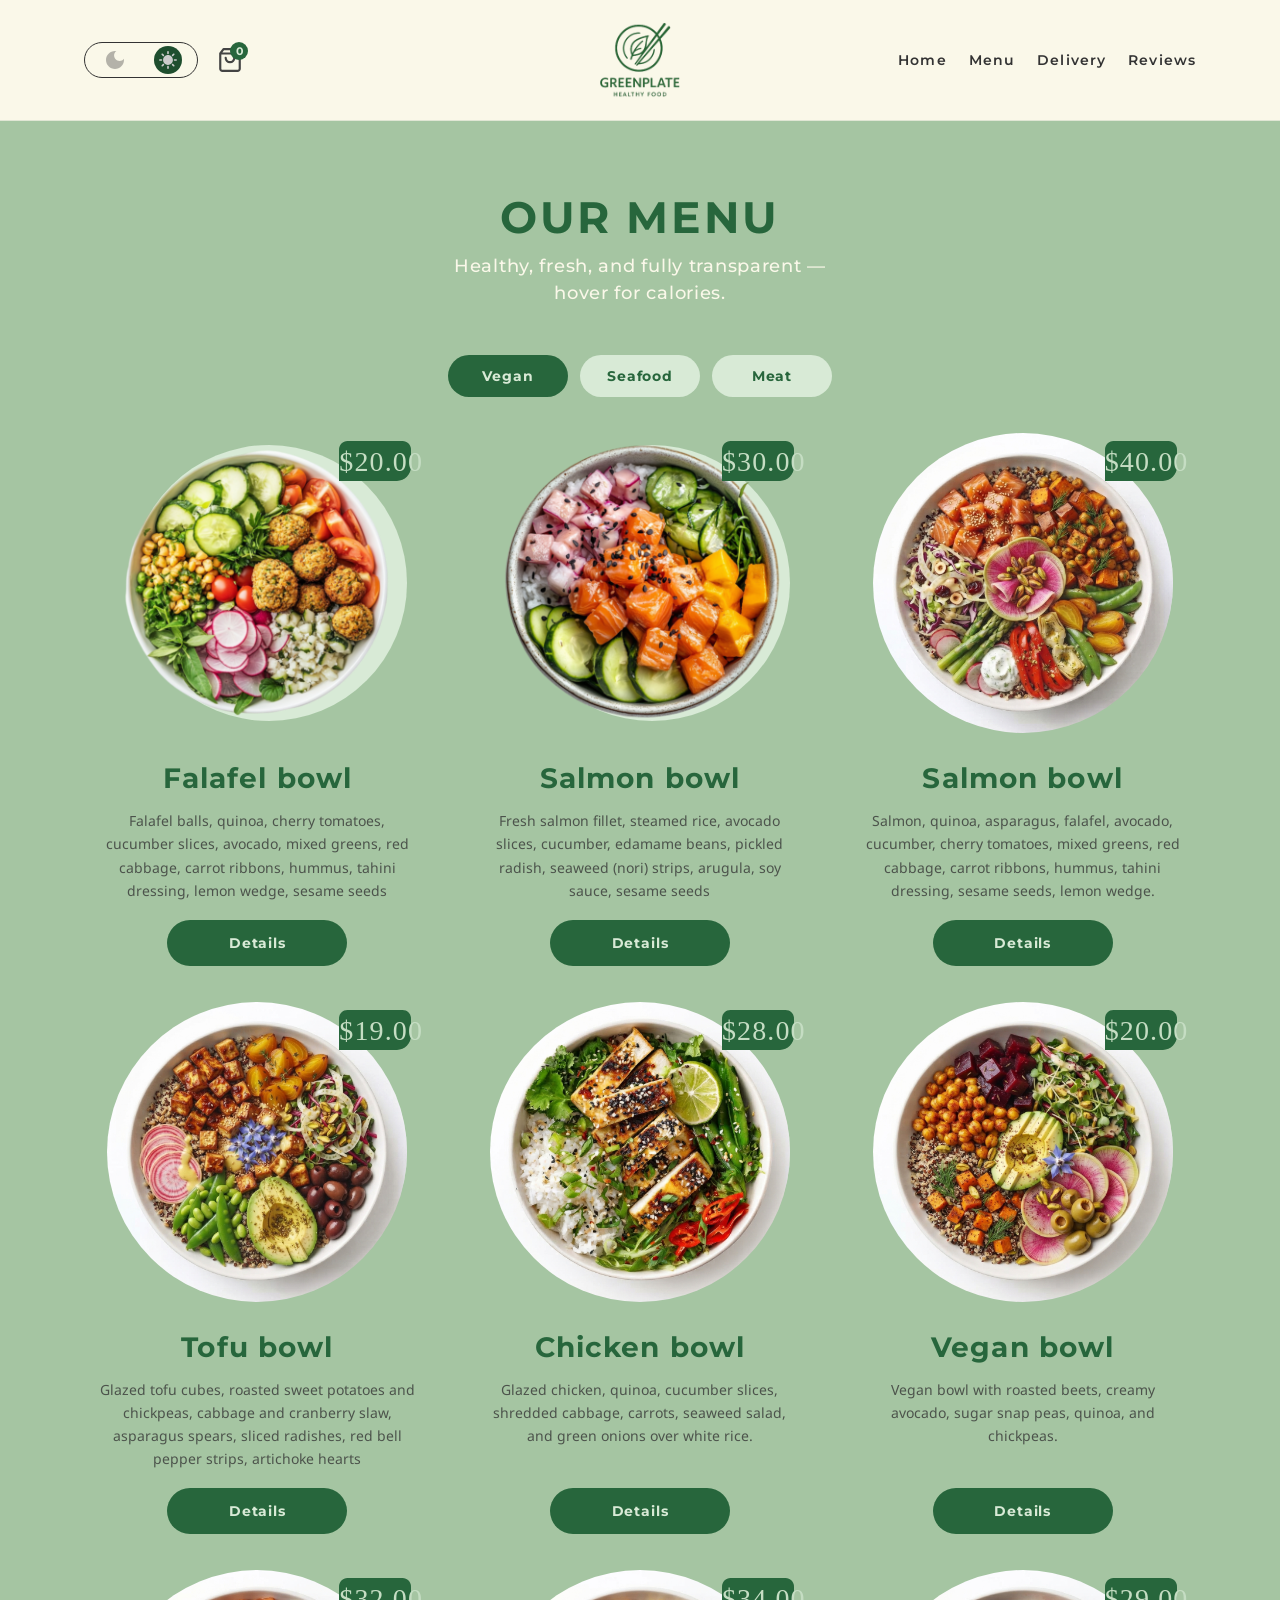
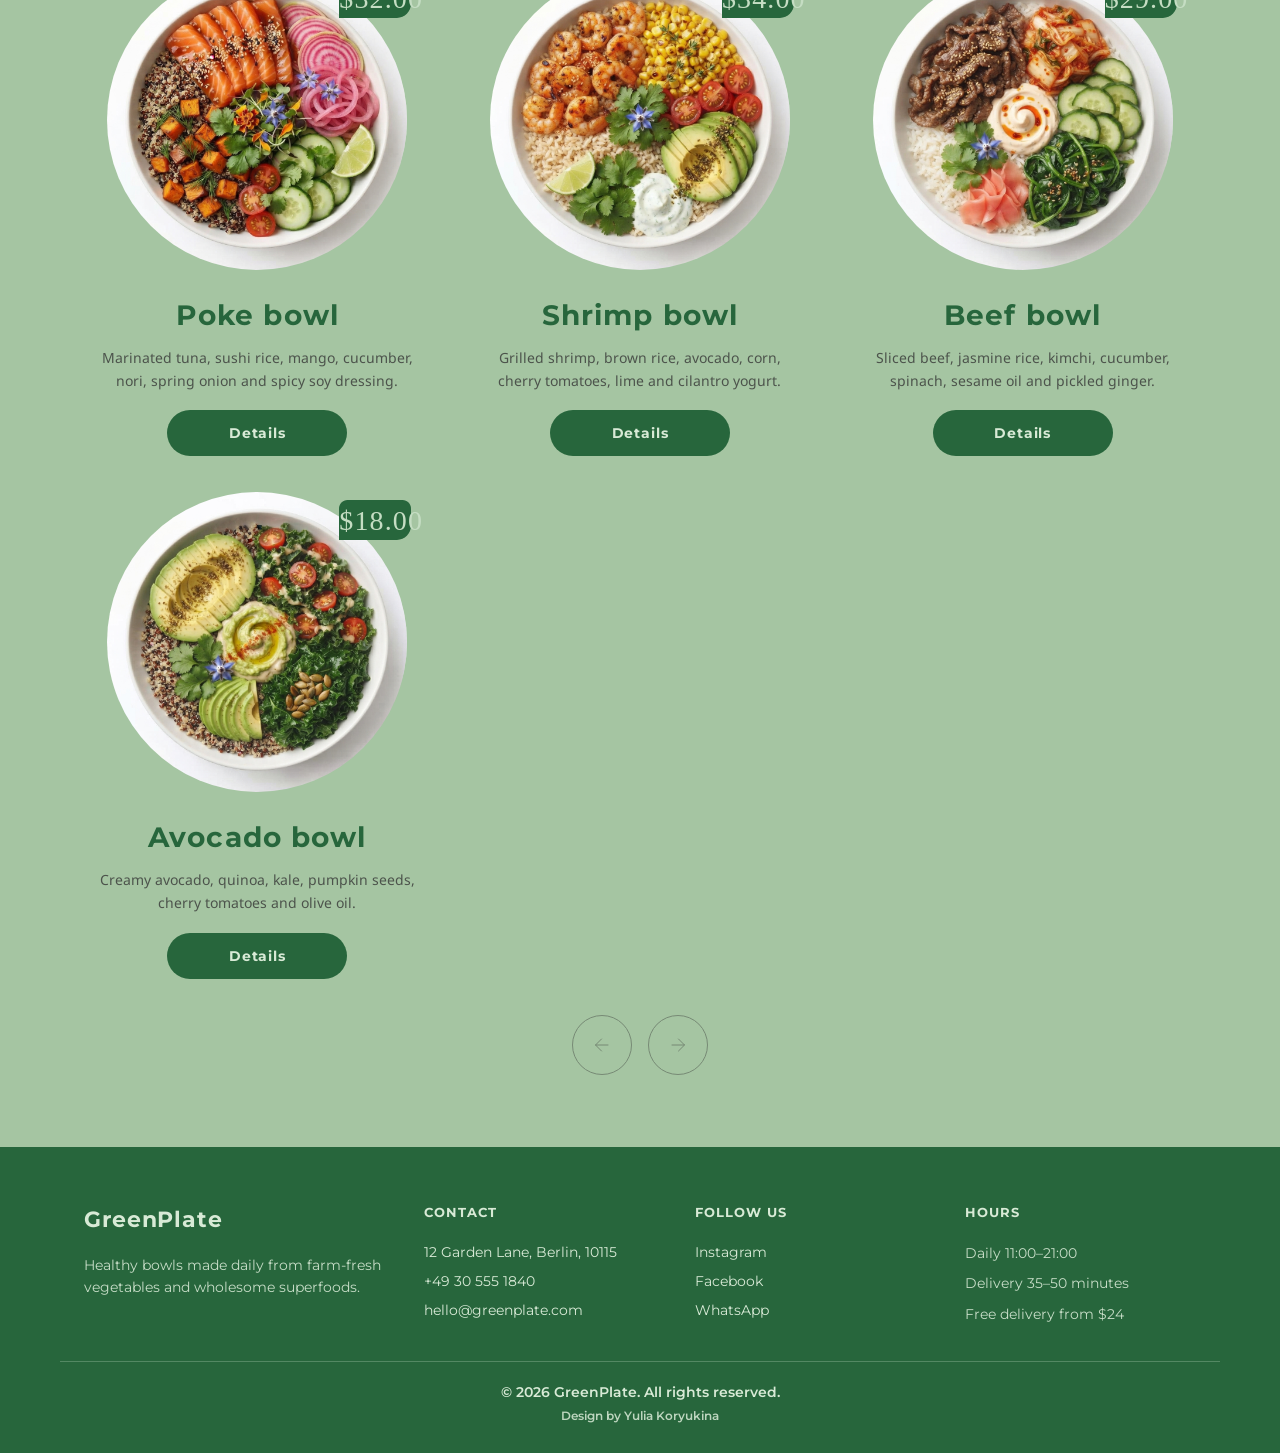
==== Menu.html @ 2fa05dab "fix: style button" ====
<!DOCTYPE html>
<html lang="en">
<head>
    <meta charset="UTF-8">
    <meta http-equiv="X-UA-Compatible" content="IE=edge">
    <meta name="viewport" content="width=device-width, initial-scale=1.0">
    <title>GreenPlate Menu</title>
    <link rel="stylesheet" href="style.css">
    <link rel="preconnect" href="https://fonts.googleapis.com">
    <link rel="preconnect" href="https://fonts.gstatic.com" crossorigin>
    <link
        href="https://fonts.googleapis.com/css2?family=Just+Another+Hand&family=Montserrat:ital,wght@0,400;0,600;0,700;1,400&family=Noto+Sans:wght@400;600&display=swap"
        rel="stylesheet">
    <link rel="shortcut icon" href="img/favicon.ico" type="image/x-icon">
    <link rel="icon" href="img/favicon.ico" type="image/x-icon">
</head>
<body>
    <header>
        <div class="header_inner">
            <div class="left_header">
                <button class="sigin" type="button" aria-label="Toggle theme">
                    <span class="theme-moon">
                        <img src="img/Moon.svg" alt="" id="moon" class="theme-icon">
                    </span>
                    <span class="theme-sun">
                        <img src="img/Sun.svg" alt="" id="sun" class="theme-icon">
                    </span>
                </button>
                <div class="cart">
                    <button class="cart_button" type="button" aria-label="Shopping cart">
                        <img src="img/Shopping bag.svg" alt="" class="cart_icon">
                        <span class="cart_count">0</span>
                    </button>
                </div>
            </div>
            <div class="logo_center">
                <a href="index.html" aria-label="GreenPlate home">
                    <img class="logo" src="img/logo.svg" alt="GreenPlate">
                </a>
            </div>
            <nav class="navigation">
                <ul>
                    <li><a href="index.html#home">Home</a></li>
                    <li><a href="#menu">Menu</a></li>
                    <li><a href="index.html#delivery">Delivery</a></li>
                    <li><a href="index.html#reviews">Reviews</a></li>
                </ul>
            </nav>
            <button class="burger" type="button" aria-label="Open menu">
                <span></span>
                <span></span>
                <span></span>
            </button>
        </div>
    </header>
    <section class="our_menu" id="menu">
        <div class="container">
            <h2 class="section_title">OUR MENU</h2>
            <p class="section_subtitle light">Healthy, fresh, and fully transparent —<br>hover for calories.</p>
            <div class="menu_cats">
                <button class="menu_cat is-active" type="button">Vegan</button>
                <button class="menu_cat" type="button">Seafood</button>
                <button class="menu_cat" type="button">Meat</button>
            </div>
            <div class="menu">
                <article class="menu_card">
                    <div class="menu_visual">
                        <img class="menu_pic" src="img/falavel.svg" alt="Falafel bowl">
                        <div class="price-tag">
                            <img src="img/price.svg" alt="" class="price-tag-bg">
                            <p class="price">$20.00</p>
                        </div>
                        <div class="calories-overlay">
                            <span class="calories-text">340 kcal</span>
                        </div>
                    </div>
                    <div class="menu_h1">
                        <h3 class="menu_text-h1">Falafel bowl</h3>
                        <p class="text_menu-p">
                            Falafel balls, quinoa, cherry tomatoes, cucumber slices, avocado, mixed greens, red cabbage,
                            carrot ribbons, hummus, tahini dressing, lemon wedge, sesame seeds
                        </p>
                        <button class="menu_button" type="button">Details</button>
                    </div>
                </article>
                <article class="menu_card">
                    <div class="menu_visual">
                        <img class="menu_pic" src="img/salmon.svg" alt="Salmon bowl">
                        <div class="price-tag">
                            <img src="img/price.svg" alt="" class="price-tag-bg">
                            <p class="price">$30.00</p>
                        </div>
                        <div class="calories-overlay">
                            <span class="calories-text">420 kcal</span>
                        </div>
                    </div>
                    <div class="menu_h1">
                        <h3 class="menu_text-h1">Salmon bowl</h3>
                        <p class="text_menu-p">
                            Fresh salmon fillet, steamed rice, avocado slices, cucumber,
                            edamame beans, pickled radish, seaweed (nori) strips, arugula,
                            soy sauce, sesame seeds
                        </p>
                        <button class="menu_button" type="button">Details</button>
                    </div>
                </article>
                <article class="menu_card">
                    <div class="menu_visual">
                        <img class="menu_pic" src="img/4.jpeg" alt="Falafel bowl">
                        <div class="price-tag">
                            <img src="img/price.svg" alt="" class="price-tag-bg">
                            <p class="price">$40.00</p>
                        </div>
                        <div class="calories-overlay">
                            <span class="calories-text">400 kcal</span>
                        </div>
                    </div>
                    <div class="menu_h1">
                        <h3 class="menu_text-h1">Salmon bowl</h3>
                        <p class="text_menu-p">
                            Salmon, quinoa, asparagus, falafel, avocado, cucumber, cherry tomatoes, mixed greens, red cabbage, carrot ribbons, hummus, tahini dressing, sesame seeds, lemon wedge.
                        </p>
                        <button class="menu_button" type="button">Details</button>
                    </div>
                </article>
                <article class="menu_card">
                    <div class="menu_visual">
                        <img class="menu_pic" src="img/3.jpeg" alt="Falafel bowl">
                        <div class="price-tag">
                            <img src="img/price.svg" alt="" class="price-tag-bg">
                            <p class="price">$19.00</p>
                        </div>
                        <div class="calories-overlay">
                            <span class="calories-text">300 kcal</span>
                        </div>
                    </div>
                    <div class="menu_h1">
                        <h3 class="menu_text-h1">Tofu bowl</h3>
                        <p class="text_menu-p">
                            Glazed tofu cubes, roasted sweet potatoes and chickpeas, cabbage and cranberry slaw, asparagus spears, sliced radishes, red bell pepper strips, artichoke hearts
                        </p>
                        <button class="menu_button" type="button">Details</button>
                    </div>
                </article>
                <article class="menu_card">
                    <div class="menu_visual">
                        <img class="menu_pic" src="img/1.jpeg" alt="Falafel bowl">
                        <div class="price-tag">
                            <img src="img/price.svg" alt="" class="price-tag-bg">
                            <p class="price">$28.00</p>
                        </div>
                        <div class="calories-overlay">
                            <span class="calories-text">370 kcal</span>
                        </div>
                    </div>
                    <div class="menu_h1">
                        <h3 class="menu_text-h1">Chicken bowl</h3>
                        <p class="text_menu-p">
                            Glazed chicken, quinoa, cucumber slices, shredded cabbage, carrots, seaweed salad, and green onions over white rice.
                        </p>
                        <button class="menu_button" type="button">Details</button>
                    </div>
                </article>
                <article class="menu_card">
                    <div class="menu_visual">
                        <img class="menu_pic" src="img/2.jpeg" alt="Falafel bowl">
                        <div class="price-tag">
                            <img src="img/price.svg" alt="" class="price-tag-bg">
                            <p class="price">$20.00</p>
                        </div>
                        <div class="calories-overlay">
                            <span class="calories-text">250 kcal</span>
                        </div>
                    </div>
                    <div class="menu_h1">
                        <h3 class="menu_text-h1">Vegan bowl</h3>
                        <p class="text_menu-p">
                            Vegan bowl with roasted beets, creamy avocado, sugar snap peas, quinoa, and chickpeas.
                        </p>
                        <button class="menu_button" type="button">Details</button>
                    </div>
                </article>
                <article class="menu_card">
                    <div class="menu_visual">
                        <img class="menu_pic" src="img/poke.jpeg" alt="Poke bowl">
                        <div class="price-tag">
                            <img src="img/price.svg" alt="" class="price-tag-bg">
                            <p class="price">$32.00</p>
                        </div>
                        <div class="calories-overlay">
                            <span class="calories-text">390 kcal</span>
                        </div>
                    </div>
                    <div class="menu_h1">
                        <h3 class="menu_text-h1">Poke bowl</h3>
                        <p class="text_menu-p">
                            Marinated tuna, sushi rice, mango, cucumber, nori, spring onion and spicy soy dressing.
                        </p>
                        <button class="menu_button" type="button">Details</button>
                    </div>
                </article>
                <article class="menu_card">
                    <div class="menu_visual">
                        <img class="menu_pic" src="img/shrimp.jpeg" alt="Shrimp bowl">
                        <div class="price-tag">
                            <img src="img/price.svg" alt="" class="price-tag-bg">
                            <p class="price">$34.00</p>
                        </div>
                        <div class="calories-overlay">
                            <span class="calories-text">410 kcal</span>
                        </div>
                    </div>
                    <div class="menu_h1">
                        <h3 class="menu_text-h1">Shrimp bowl</h3>
                        <p class="text_menu-p">
                            Grilled shrimp, brown rice, avocado, corn, cherry tomatoes, lime and cilantro yogurt.
                        </p>
                        <button class="menu_button" type="button">Details</button>
                    </div>
                </article>
                <article class="menu_card">
                    <div class="menu_visual">
                        <img class="menu_pic" src="img/beef.jpeg" alt="Beef bowl">
                        <div class="price-tag">
                            <img src="img/price.svg" alt="" class="price-tag-bg">
                            <p class="price">$29.00</p>
                        </div>
                        <div class="calories-overlay">
                            <span class="calories-text">450 kcal</span>
                        </div>
                    </div>
                    <div class="menu_h1">
                        <h3 class="menu_text-h1">Beef bowl</h3>
                        <p class="text_menu-p">
                            Sliced beef, jasmine rice, kimchi, cucumber, spinach, sesame oil and pickled ginger.
                        </p>
                        <button class="menu_button" type="button">Details</button>
                    </div>
                </article>
                <article class="menu_card">
                    <div class="menu_visual">
                        <img class="menu_pic" src="img/avocado.jpeg" alt="Avocado bowl">
                        <div class="price-tag">
                            <img src="img/price.svg" alt="" class="price-tag-bg">
                            <p class="price">$18.00</p>
                        </div>
                        <div class="calories-overlay">
                            <span class="calories-text">280 kcal</span>
                        </div>
                    </div>
                    <div class="menu_h1">
                        <h3 class="menu_text-h1">Avocado bowl</h3>
                        <p class="text_menu-p">
                            Creamy avocado, quinoa, kale, pumpkin seeds, cherry tomatoes and olive oil.
                        </p>
                        <button class="menu_button" type="button">Details</button>
                    </div>
                </article>
            </div>
            <div class="pagination pagination--menu">
                <button class="pagination_btn pagination_prev" type="button" aria-label="Previous">
                    <img src="img/button-icon-dark.svg" alt="" class="pagination_icon pagination_icon--left">
                </button>
                <button class="pagination_btn pagination_next" type="button" aria-label="Next">
                    <img src="img/button-icon-dark.svg" alt="" class="pagination_icon">
                </button>
            </div>
        </div>
    </section>
    <footer class="footer">
        <div class="container footer_inner">
            <div class="footer_col">
                <a class="footer_brand" href="index.html">GreenPlate</a>
                <p class="footer_about">Healthy bowls made daily from farm-fresh vegetables and wholesome superfoods.</p>
            </div>
            <div class="footer_col">
                <h3 class="footer_heading">Contact</h3>
                <a class="footer_link" href="https://www.google.com/maps/search/?api=1&query=12+Garden+Lane+Berlin+10115" target="_blank" rel="noopener noreferrer">12 Garden Lane, Berlin, 10115</a>
                <a class="footer_link" href="tel:+49305551840">+49 30 555 1840</a>
                <a class="footer_link" href="mailto:hello@greenplate.com">hello@greenplate.com</a>
            </div>
            <div class="footer_col">
                <h3 class="footer_heading">Follow us</h3>
                <a class="footer_link" href="https://www.instagram.com/" target="_blank" rel="noopener noreferrer">Instagram</a>
                <a class="footer_link" href="https://www.facebook.com/" target="_blank" rel="noopener noreferrer">Facebook</a>
                <a class="footer_link" href="https://wa.me/49305551840" target="_blank" rel="noopener noreferrer">WhatsApp</a>
            </div>
            <div class="footer_col">
                <h3 class="footer_heading">Hours</h3>
                <p class="footer_text">Daily 11:00–21:00</p>
                <p class="footer_text">Delivery 35–50 minutes</p>
                <p class="footer_text">Free delivery from $24</p>
            </div>
        </div>
        <div class="container footer_bottom">
            <p class="footer_copyright">© 2026 GreenPlate. All rights reserved.</p>
            <p class="footer_design">Design by Yulia Koryukina</p>
        </div>
    </footer>
</body>
<script src="index.js">

</script>
</html>
---- style.css ----
:root {
  --cream: #faf8e9;
  --green: #27663c;
  --green-hover: #1e4e2e;
  --green-soft: #a5c5a2;
  --mint: #d8ead6;
  --mint-text: #c5ddc3;
  --ink: #333333;
  --ink-soft: rgba(51, 51, 51, 0.78);

  --font-sans: "Montserrat", sans-serif;
  --font-body: "Noto Sans", sans-serif;
  --font-script: "Just Another Hand", cursive;

  --text-xs: 0.75rem;
  --text-sm: 0.875rem;
  --text-base: 1rem;
  --text-md: 1.125rem;
  --text-lg: 1.375rem;
  --text-xl: clamp(1.5rem, 2.4vw, 1.75rem);
  --text-2xl: clamp(1.75rem, 3vw, 2.25rem);
  --text-hero: clamp(2.5rem, 6vw, 3.75rem);
  --text-section: clamp(2rem, 4.5vw, 2.75rem);
  --text-script: clamp(1.75rem, 3vw, 2.25rem);

  --container: 1160px;
  --space: 1.5rem;
  --radius: 30px;
}

*,
*::before,
*::after {
  margin: 0;
  padding: 0;
  box-sizing: border-box;
}

html {
  scroll-behavior: smooth;
  scroll-padding-top: 120px;
}

body {
  background-color: var(--cream);
  color: var(--ink);
  font-family: var(--font-sans);
  font-size: var(--text-base);
  line-height: 1.5;
  overflow-x: hidden;
}

body.dark {
  --cream: #1c1c1c;
  --green: #3d583b;
  --green-hover: #5a7d56;
  --green-soft: #243328;
  --mint: #d8ead6;
  --mint-text: #c5ddc3;
  --ink: #faf8e9;
  --ink-soft: rgba(250, 248, 233, 0.78);
}

body.dark .section_title,
body.dark .menu_text-h1,
body.dark .new_food,
body.dark .delivery_time {
  color: var(--mint-text);
}

body.dark .section_subtitle.light,
body.dark .review_author {
  color: var(--ink);
}

body.dark .sigin {
  border-color: #faf8e9;
}

body.dark .theme-icon {
  filter: invert(1);
}

body.dark .cart_icon,
body.dark .pagination_icon {
  filter: invert(1);
}

.theme-sun {
  background-color: #1e4e2e;
}

.theme-sun .theme-icon {
  filter: invert(1);
}

#moon {
  opacity: 0.35;
}

body.dark .theme-moon {
  background-color: #1e4e2e;
}

body.dark .theme-sun {
  background-color: transparent;
}

body.dark #moon {
  opacity: 1;
}

body.dark #sun {
  opacity: 0.35;
}

img {
  max-width: 100%;
  display: block;
}

button,
a {
  font-family: inherit;
}

.container {
  width: min(100%, var(--container));
  margin-inline: auto;
  padding-inline: var(--space);
}

/* Header */

header {
  position: sticky;
  top: 0;
  z-index: 50;
  background: var(--cream);
  border-bottom: 1px solid rgba(39, 102, 60, 0.12);
}

.header_inner {
  width: min(100%, var(--container));
  margin-inline: auto;
  padding: 14px var(--space);
  display: grid;
  grid-template-columns: 1fr auto 1fr;
  align-items: center;
  gap: 16px;
}

.left_header {
  display: flex;
  align-items: center;
  gap: 12px;
  justify-self: start;
}

.logo_center {
  justify-self: center;
}

.logo_center a {
  display: block;
  text-decoration: none;
}

.logo {
  height: 92px;
  width: auto;
}

.navigation {
  justify-self: end;
}

.burger {
  display: none;
  width: 40px;
  height: 40px;
  padding: 9px 7px;
  border: none;
  background: none;
  cursor: default;
  flex-direction: column;
  justify-content: space-between;
  justify-self: end;
}

.burger span {
  display: block;
  height: 2px;
  width: 100%;
  background: var(--ink);
  border-radius: 2px;
}

.navigation ul {
  display: flex;
  list-style: none;
  gap: 22px;
}

.navigation a {
  text-decoration: none;
  color: var(--ink);
  letter-spacing: 0.08em;
  font-size: 0.875rem;
  font-weight: 600;
  transition: color 0.2s ease;
}

.navigation a:hover,
.navigation a:focus-visible {
  color: var(--green);
}

.sigin {
  background: none;
  color: #333333;
  width: 114px;
  height: 39px;
  display: inline-flex;
  align-items: center;
  justify-content: center;
  gap: 25px;
  min-width: 0;
  height: 36px;
  padding: 0 12px;
  border: 1px solid #333333;
  border-radius: var(--radius);
  cursor: pointer;
}

.theme-moon,
.theme-sun {
  display: grid;
  place-items: center;
  width: 28px;
  height: 28px;
  border-radius: 50%;
}

.theme-icon {
  width: 18px;
  height: 18px;
  display: block;
}

.cart_button {
  background: none;
  border: none;
  cursor: pointer;
  position: relative;
  display: grid;
  place-items: center;
  width: 40px;
  height: 40px;
}

.cart_icon {
  width: 26px;
  height: 26px;
}

.cart_count {
  position: absolute;
  top: 2px;
  right: 2px;
  background: var(--green);
  color: var(--mint);
  font-size: 0.6875rem;
  font-weight: 700;
  min-width: 18px;
  height: 18px;
  padding: 0 4px;
  border-radius: 50%;
  display: grid;
  place-items: center;
  line-height: 1;
}

/* Hero */
.hero {
  width: 100%;
  position: relative;
  z-index: 1;
}

.hero-container {
  position: relative;
  width: 100%;
  height: 660px;
  margin: 0 auto;
  padding: 30px;
  overflow: hidden;
}

.hero-img {
  display: block;
  width: 100%;
  height: 100%;
  object-fit: cover;
  object-position: left 20%;
  border-radius: 40px;
}

.hero-text {
  position: absolute;
  top: 50%;
  left: 78px;
  transform: translateY(-50%);
  z-index: 2;
  display: flex;
  flex-direction: column;
  gap: 12px;
  max-width: min(520px, calc(100% - 120px));
}

.hero-first-text {
  font-family: var(--font-sans);
  font-size: clamp(1.5rem, 3vw, 2.25rem);
  font-weight: 700;
  color: var(--green);
  line-height: 1.2;
  letter-spacing: 0.02em;
}

.hero-text-second {
  font-family: var(--font-body);
  font-size: clamp(0.875rem, 1.4vw, 1rem);
  font-weight: 400;
  color: rgba(51, 51, 51, 0.78);
  line-height: 1.6;
}

.hero-text .button_menu {
  align-self: flex-start;
  margin-top: 8px;
}

.hero-br {
  display: none;
}

.first {
  position: relative;
  z-index: 0;
  padding: 56px 0 72px;
}

.first_container {
  display: grid;
  grid-template-columns: minmax(0, 1fr) minmax(0, 1fr);
  align-items: center;
  gap: 48px;
}

.left_content {
  display: flex;
  flex-direction: column;
  align-items: flex-start;
  max-width: 480px;
}

.left_first {
  width: max-content;
}

.new_food {
  font-size: var(--text-hero);
  font-weight: 700;
  color: var(--green);
  line-height: 0.95;
  letter-spacing: -0.02em;
}

.new_food1 {
  font-family: var(--font-script);
  font-size: clamp(2rem, 4vw, 2.75rem);
  font-weight: 400;
  color: #8fb38c;
  letter-spacing: 0.18em;
  text-align: right;
  line-height: 1;
  margin-top: 4px;
}

.left_down {
  display: flex;
  flex-direction: column;
  align-items: flex-start;
  margin-top: 28px;
}

.text_special {
  font-size: var(--text-md);
  font-weight: 600;
  color: var(--ink);
  letter-spacing: 0.08em;
}

.special_about {
  font-family: var(--font-body);
  font-size: var(--text-sm);
  font-weight: 400;
  color: var(--ink-soft);
  letter-spacing: 0.02em;
  line-height: 1.7;
  margin-top: 10px;
  max-width: 420px;
}

.button_menu {
  display: inline-flex;
  align-items: center;
  justify-content: center;
  margin-top: 28px;
  background-color: var(--green);
  color: var(--mint);
  text-decoration: none;
  font-weight: 700;
  font-size: 0.9375rem;
  letter-spacing: 0.08em;
  min-width: 220px;
  height: 52px;
  padding: 0 28px;
  border-radius: var(--radius);
  transition: background-color 0.2s ease, transform 0.2s ease;
}

.button_menu:hover,
.button_menu:focus-visible {
  background-color: var(--green-hover);
}

.right {
  display: flex;
  justify-content: center;
  align-items: center;
}

.special_pic {
  position: relative;
  isolation: isolate;
  width: min(100%, 500px);
  cursor: pointer;
}

.Special_img {
  width: 100%;
  aspect-ratio: 1;
  border-radius: 50%;
  position: relative;
  z-index: 2;
  object-fit: cover;
  transition: filter 0.3s ease;
}

.special_pic::before {
  content: "";
  position: absolute;
  inset: 6% 0 0 8%;
  background: var(--mint);
  border-radius: 50%;
  z-index: 1;
}

.special_pic:hover .Special_img {
  filter: brightness(0.9) contrast(1.08);
}

.calories-info,
.calories-text {
  background: rgba(39, 102, 60, 0.95);
  color: var(--mint-text);
  padding: 10px 18px;
  border-radius: 24px;
  font-size: 0.9375rem;
  font-weight: 700;
  opacity: 0;
  transition: opacity 0.3s ease;
  pointer-events: none;
  white-space: nowrap;
}

.calories-info {
  position: absolute;
  top: 50%;
  left: 50%;
  transform: translate(-50%, -50%);
  z-index: 3;
}

.special_pic:hover .calories-info {
  opacity: 1;
}

/* Shared section titles */

.section_title {
  font-size: var(--text-section);
  font-weight: 700;
  color: var(--green);
  text-align: center;
  letter-spacing: 0.06em;
  line-height: 1.1;
  text-transform: uppercase;
}

.section_subtitle {
  text-align: center;
  font-size: var(--text-md);
  font-weight: 500;
  letter-spacing: 0.04em;
  color: var(--ink);
  margin: 12px auto 48px;
  max-width: 520px;
  line-height: 1.5;
}

.section_subtitle.light {
  color: var(--cream);
}

/* Menu */

.our_menu {
  background-color: var(--green-soft);
  padding: 72px 0;
}

.menu_cats {
  display: flex;
  justify-content: center;
  flex-wrap: wrap;
  gap: 12px;
  margin-bottom: 36px;
}

.menu_cat {
  min-width: 120px;
  height: 42px;
  padding: 0 20px;
  border: none;
  border-radius: var(--radius);
  background: var(--mint);
  color: var(--green);
  font-weight: 700;
  font-size: 0.875rem;
  letter-spacing: 0.06em;
  cursor: default;
}

.menu_cat.is-active {
  background: var(--green);
  color: var(--mint);
}

.pagination {
  display: flex;
  align-items: center;
  gap: 16px;
}

.pagination .menu {
  flex: 1;
  min-width: 0;
}

.pagination_btn {
  flex-shrink: 0;
  width: 60px;
  height: 60px;
  padding: 0;
  border: none;
  background: none;
  cursor: pointer;
  opacity: 0.4;
  transition: opacity 0.2s ease;
}

.pagination_btn:hover,
.pagination_btn:focus-visible {
  opacity: 1;
}

.pagination_icon {
  display: block;
  width: 60px;
  height: 60px;
}

.pagination_icon--left {
  transform: rotate(180deg);
}

.pagination--menu {
  justify-content: center;
  margin-top: 36px;
}

.menu {
  display: grid;
  grid-template-columns: repeat(3, minmax(0, 1fr));
  gap: 36px;
  justify-items: center;
}

.menu_card {
  width: 100%;
  max-width: 320px;
  height: 100%;
  display: flex;
  flex-direction: column;
  align-items: center;
}

.menu_visual {
  position: relative;
  width: 100%;
  max-width: 300px;
}

.menu_visual::before {
  content: "";
  position: absolute;
  inset: 0;
  background: var(--mint);
  border-radius: 50%;
  transform: translate(12px, 0) scale(0.92);
  z-index: 1;
}

.menu_pic {
  width: 100%;
  aspect-ratio: 1;
  border-radius: 50%;
  position: relative;
  z-index: 2;
  object-fit: cover;
  cursor: pointer;
  transition: filter 0.3s ease;
}

.menu_card:hover .menu_pic {
  filter: brightness(0.9) contrast(1.08);
}

.price-tag {
  position: absolute;
  top: 8px;
  right: -4px;
  z-index: 4;
}

.price-tag-bg {
  width: 72px;
  height: auto;
}

.price {
  position: absolute;
  inset: 0;
  display: grid;
  place-items: center;
  color: var(--mint-text);
  font-family: var(--font-script);
  font-size: 1.75rem;
  letter-spacing: 0.04em;
  z-index: 5;
}

.menu_h1 {
  margin-top: 24px;
  text-align: center;
  width: 100%;
  flex: 1;
  display: flex;
  flex-direction: column;
  align-items: center;
}

.menu_text-h1 {
  font-weight: 700;
  letter-spacing: 0.04em;
  font-size: var(--text-xl);
  color: var(--green);
  margin-bottom: 10px;
}

.text_menu-p {
  color: var(--ink-soft);
  font-family: var(--font-body);
  font-size: var(--text-sm);
  font-weight: 400;
  line-height: 1.65;
  margin-bottom: 18px;
}

.menu_button,
.delivery_btn {
  background-color: var(--green);
  min-width: 180px;
  height: 46px;
  padding: 0 24px;
  border: none;
  border-radius: var(--radius);
  color: var(--mint);
  font-weight: 700;
  font-size: 0.875rem;
  letter-spacing: 0.06em;
  cursor: pointer;
  transition: background-color 0.2s ease;
}

.menu_button {
  margin-top: auto;
}

.menu_button:hover,
.menu_button:focus-visible,
.delivery_btn:hover,
.delivery_btn:focus-visible {
  background-color: var(--green-hover);
}

.calories-overlay {
  position: absolute;
  top: 50%;
  left: 50%;
  transform: translate(-50%, -50%);
  pointer-events: none;
  z-index: 3;
}

.menu_card:hover .calories-text {
  opacity: 1;
}

/* Delivery */

.section_delivery {
  background-color: var(--cream);
  padding: 72px 0;
}

.flex_delivery {
  display: grid;
  grid-template-columns: minmax(0, 1fr) minmax(0, 1.2fr);
  align-items: center;
  gap: 40px;
  max-width: var(--container);
  margin: 0 auto;
}

.text_about-delivery {
  display: flex;
  flex-direction: column;
  align-items: flex-start;
}

.delivery_time {
  font-weight: 700;
  font-size: var(--text-2xl);
  letter-spacing: 0.03em;
  color: var(--green);
  line-height: 1.15;
}

.answer_delivery {
  font-family: var(--font-script);
  font-size: var(--text-script);
  color: var(--ink-soft);
  letter-spacing: 0.08em;
  align-self: flex-end;
  margin: 2px 8px 32px 0;
  line-height: 1;
}

.answer_delivery:last-child {
  margin-bottom: 0;
}

.plate_delivery {
  display: flex;
  justify-content: center;
  width: min(100%, 500px);
  margin-inline: auto;
}

.plate {
  width: 100%;
  height: auto;
}

.button_delivery {
  text-align: center;
  margin-top: 40px;
}

/* Reviews */

.review {
  background-color: var(--green-soft);
  padding: 72px 0;
}

.reviews_container {
  display: grid;
  grid-template-columns: repeat(3, minmax(0, 1fr));
  gap: 40px;
  max-width: 1000px;
  margin: 0 auto;
}

.review_card {
  display: flex;
  flex-direction: column;
  align-items: center;
  text-align: center;
}

.review_image-wrapper {
  width: min(72%, 220px);
  aspect-ratio: 1;
  border-radius: 50%;
  overflow: hidden;
  margin: 0 auto 28px;
  filter: drop-shadow(28px 4px 0 #c5ddc3);
}

.review_image {
  width: 100%;
  height: 100%;
  object-fit: cover;
}

.review_quote {
  font-size: var(--text-md);
  font-weight: 600;
  line-height: 1.45;
  color: var(--ink);
  margin-bottom: 16px;
}

.review_author {
  font-family: var(--font-script);
  color: var(--cream);
  font-size: var(--text-script);
  letter-spacing: 0.1em;
}

/* Footer */

.footer {
  background-color: var(--green);
  color: var(--mint);
  padding: 56px var(--space) 28px;
}

.footer_inner {
  display: grid;
  grid-template-columns: 1.3fr 1fr 1fr 1fr;
  gap: 32px 40px;
  text-align: left;
  padding-bottom: 36px;
  border-bottom: 1px solid rgba(216, 234, 214, 0.25);
}

.footer_brand {
  font-size: var(--text-lg);
  font-weight: 700;
  letter-spacing: 0.04em;
  margin-bottom: 10px;
  color: var(--mint);
  text-decoration: none;
}

.footer_about,
.footer_text {
  font-size: var(--text-sm);
  line-height: 1.6;
  color: var(--mint);
  opacity: 0.9;
}

.footer_heading {
  font-size: 0.8125rem;
  font-weight: 700;
  letter-spacing: 0.08em;
  text-transform: uppercase;
  margin-bottom: 12px;
}

.footer_col {
  display: flex;
  flex-direction: column;
  align-items: flex-start;
  gap: 8px;
}

.footer_link {
  color: var(--mint);
  text-decoration: none;
  font-size: var(--text-sm);
  line-height: 1.5;
  transition: opacity 0.2s ease;
}

.footer_link:hover,
.footer_link:focus-visible {
  opacity: 0.75;
  text-decoration: underline;
}

.footer_bottom {
  padding-top: 20px;
  text-align: center;
}

.footer_copyright,
.footer_design {
  color: var(--mint);
  font-weight: 600;
}

.footer_copyright {
  font-size: var(--text-sm);
  margin-bottom: 4px;
}

.footer_design {
  font-size: var(--text-xs);
  opacity: 0.85;
}

/* Responsive */

@media (max-width: 800px) {
  .menu,
  .reviews_container {
    grid-template-columns: 1fr;
  }

  .reviews_container {
    max-width: 360px;
  }

  .footer_inner {
    grid-template-columns: 1fr 1fr;
  }
}

@media (max-width: 900px) {
  .header_inner {
    grid-template-columns: 1fr auto 1fr;
    grid-template-areas:
      "actions logo extra"
      "nav nav nav";
    gap: 10px 12px;
    padding: 10px var(--space) 12px;
  }

  .left_header {
    grid-area: actions;
    justify-self: start;
  }

  .logo_center {
    grid-area: logo;
  }

  .navigation {
    grid-area: nav;
    justify-self: center;
  }

  .navigation ul {
    gap: 18px;
    flex-wrap: wrap;
    justify-content: center;
  }

  .first {
    padding: 36px 0 56px;
  }

  .pagination {
    flex-wrap: wrap;
    justify-content: space-between;
  }

  .pagination--menu {
    justify-content: center;
  }

  .pagination .menu {
    flex: 1 1 100%;
    order: -1;
  }

  .pagination_btn,
  .pagination_icon {
    width: 48px;
    height: 48px;
  }

  .hero-container {
    height: 440px;
    padding: 20px;
  }

  .hero-img {
    border-radius: 24px;
  }

  .hero-text {
    left: 40px;
    max-width: min(420px, calc(100% - 72px));
  }

  .hero-br {
    display: block;
  }

  .hero-text-second {
    display: none;
  }

  .first_container,
  .flex_delivery {
    grid-template-columns: 1fr;
    gap: 32px;
    text-align: center;
    justify-items: center;
  }

  .left_content,
  .text_about-delivery,
  .left_down {
    align-items: center;
    text-align: center;
    max-width: 520px;
    margin-inline: auto;
    width: 100%;
  }

  .special_about {
    text-align: center;
    margin-inline: auto;
    max-width: 440px;
  }

  .left_first {
    margin-inline: auto;
  }

  .new_food1 {
    text-align: right;
  }

  .answer_delivery {
    align-self: center;
  }

  .special_pic {
    width: min(100%, 380px);
    margin-inline: auto;
  }

  .plate_delivery {
    width: min(100%, 380px);
  }
}

@media (max-width: 768px) {
  .header_inner {
    display: flex;
    align-items: center;
    justify-content: space-between;
    padding: 10px var(--space);
  }

  .navigation {
    display: none;
  }

  .burger {
    display: flex;
  }
}

@media (max-width: 640px) {
  :root {
    --space: 1.125rem;
  }

  .logo {
    height: 58px;
  }

  .sigin {
    height: 34px;
    padding: 0 10px;
  }

  .navigation a {
    font-size: 0.8125rem;
  }

  .our_menu,
  .section_delivery,
  .review {
    padding: 52px 0;
  }

  .section_subtitle {
    margin-bottom: 32px;
    font-size: var(--text-base);
  }

  .menu,
  .reviews_container {
    grid-template-columns: 1fr;
  }

  .review_card:last-child {
    max-width: none;
  }

  .menu_card {
    max-width: 300px;
  }

  .footer_inner {
    grid-template-columns: 1fr;
    gap: 28px;
  }

  .review_image-wrapper {
    width: 180px;
    filter: drop-shadow(18px 3px 0 #c5ddc3);
  }

  .button_menu {
    min-width: 200px;
    height: 48px;
    width: 100%;
    max-width: 260px;
  }

  .plate_delivery {
    display: none;
  }
}
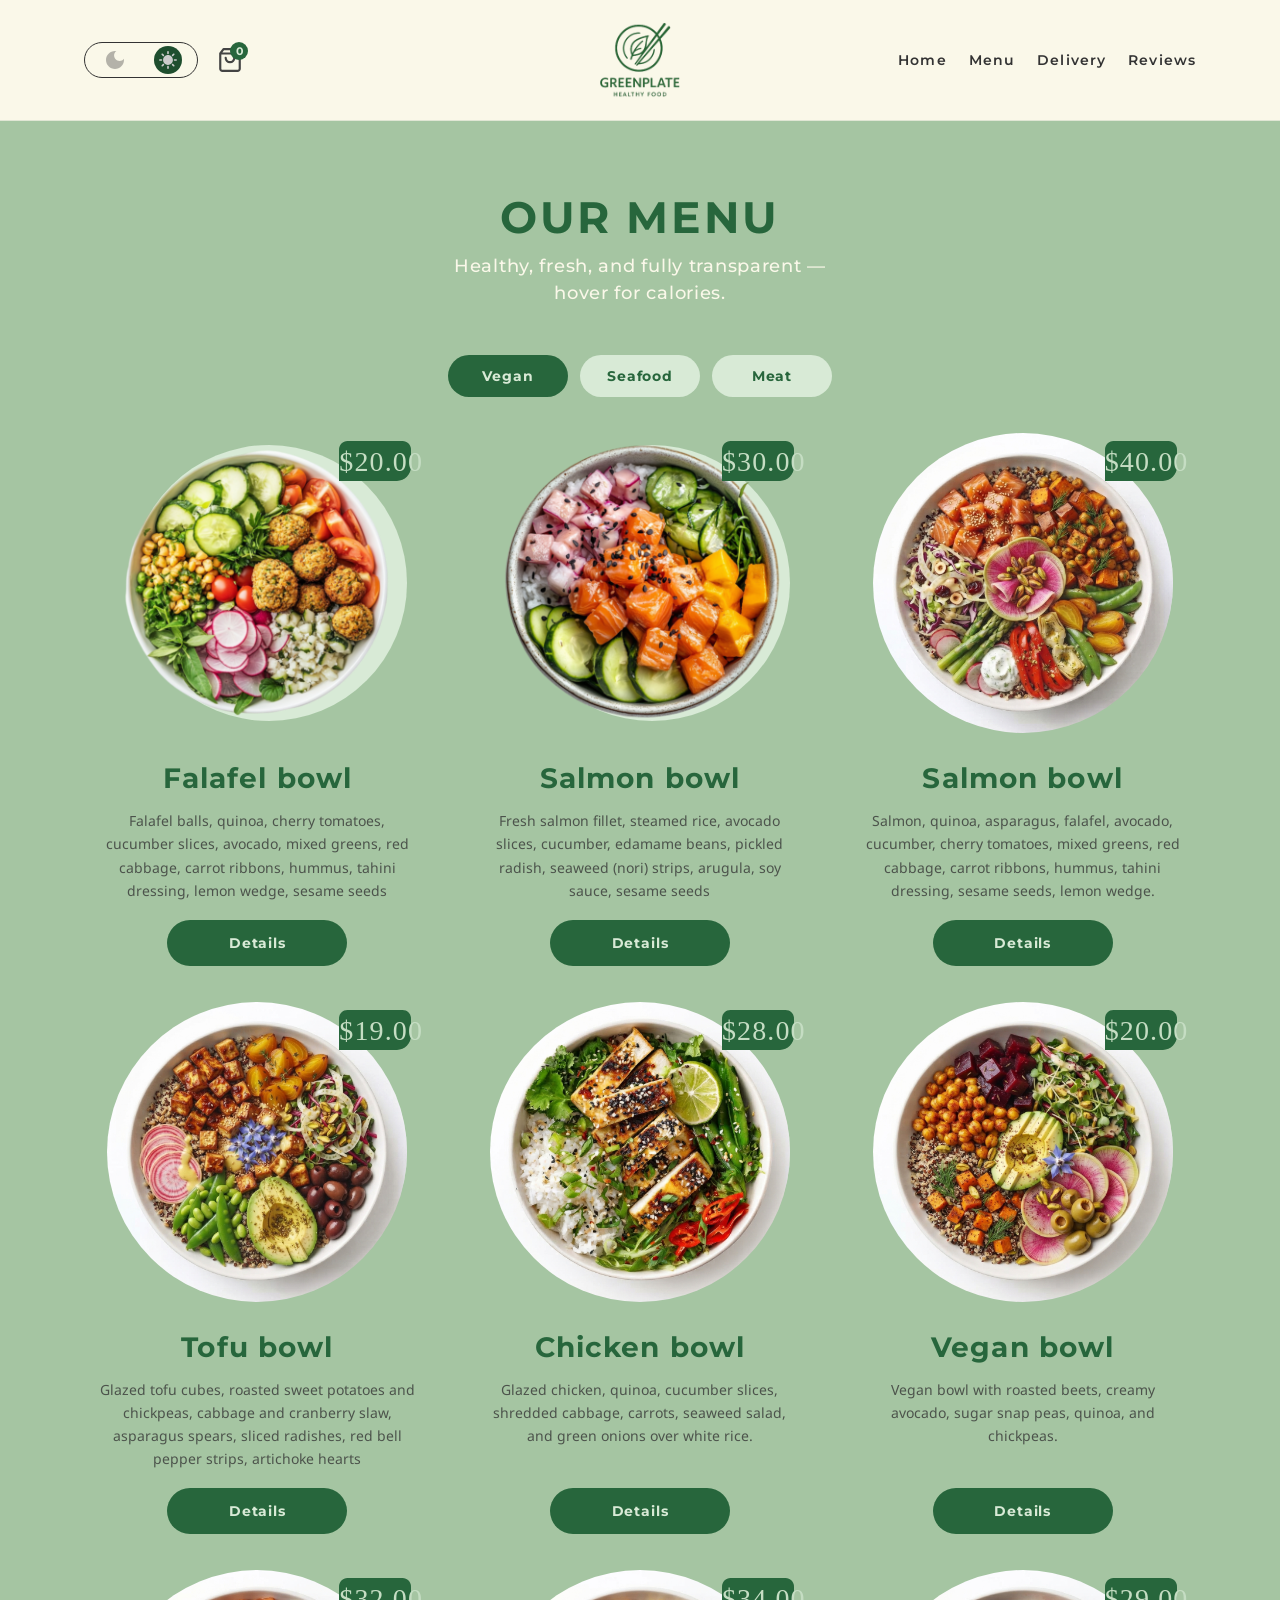
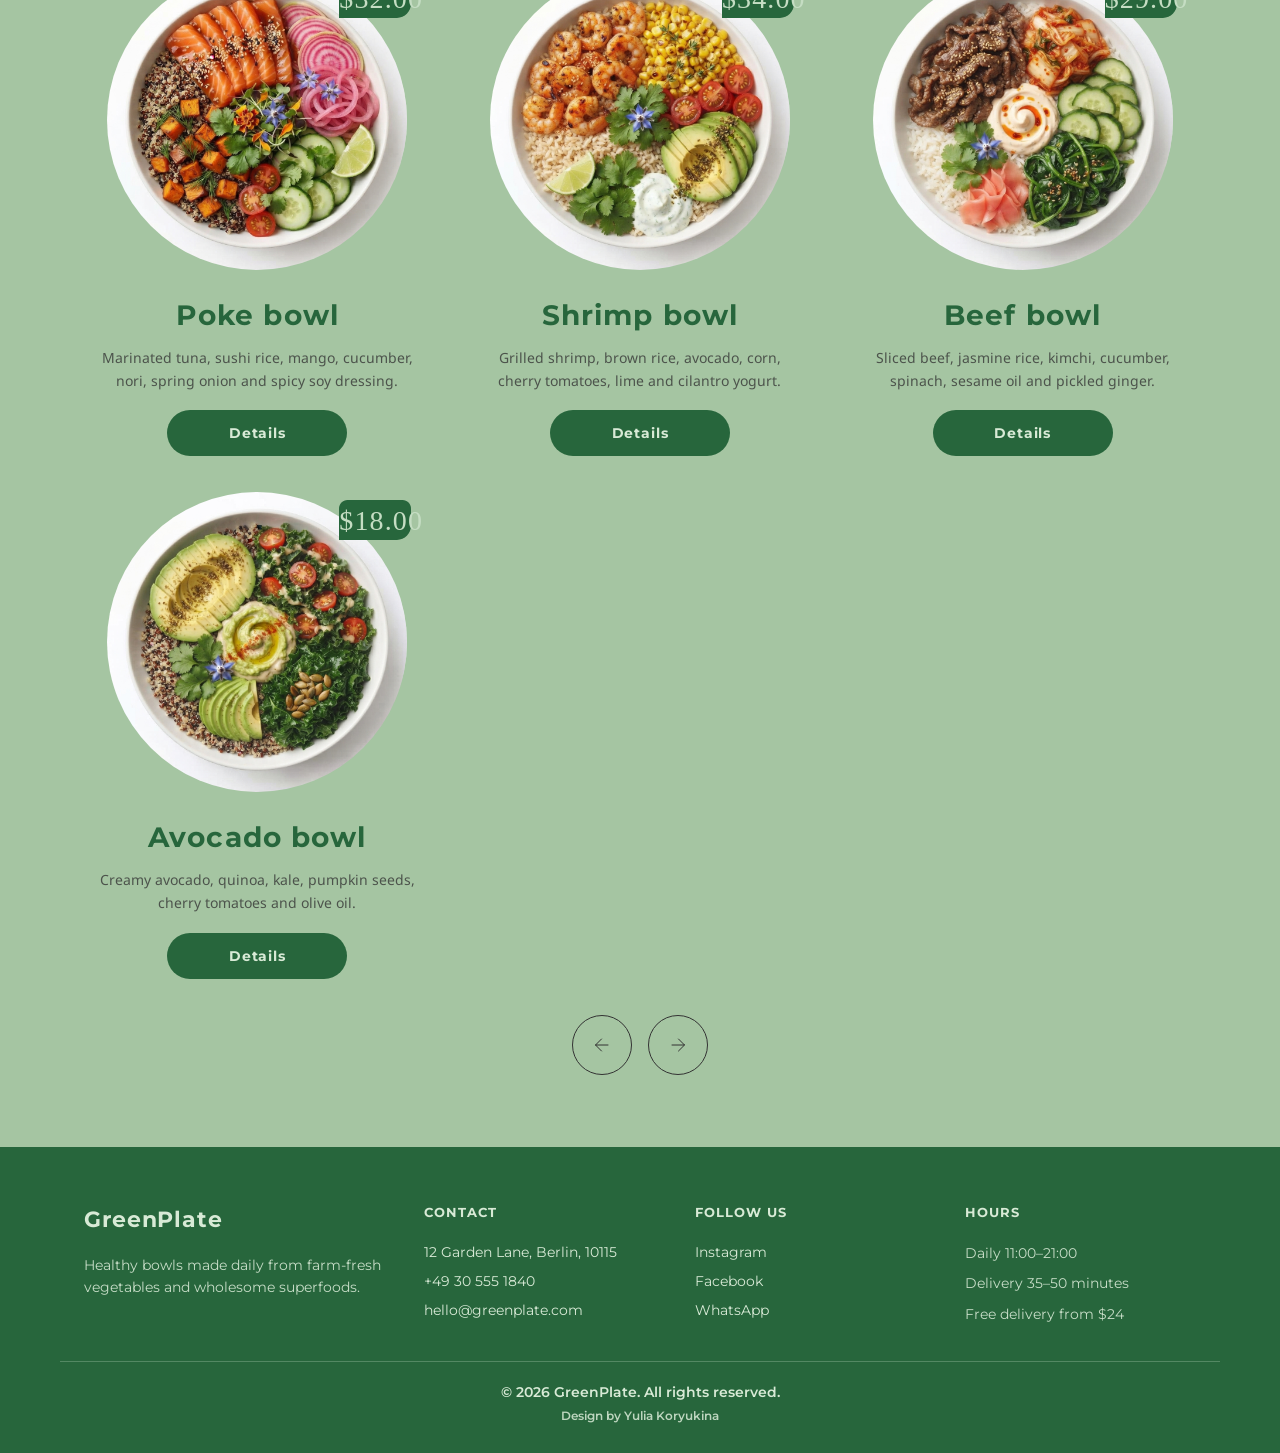
==== commit ff697314: "feat: data.js" ====
--- a/Menu.html
+++ b/Menu.html
@@ -28,7 +28,7 @@
                 </button>
                 <div class="cart">
                     <button class="cart_button" type="button" aria-label="Shopping cart">
-                        <img src="img/Shopping bag.svg" alt="" class="cart_icon">
+                        <img src="img/Shopping%20bag.svg" alt="" class="cart_icon">
                         <span class="cart_count">0</span>
                     </button>
                 </div>
@@ -38,7 +38,7 @@
                     <img class="logo" src="img/logo.svg" alt="GreenPlate">
                 </a>
             </div>
-            <nav class="navigation">
+            <nav class="navigation" id="site-nav">
                 <ul>
                     <li><a href="index.html#home">Home</a></li>
                     <li><a href="#menu">Menu</a></li>
@@ -46,217 +46,24 @@
                     <li><a href="index.html#reviews">Reviews</a></li>
                 </ul>
             </nav>
-            <button class="burger" type="button" aria-label="Open menu">
+            <button class="burger" type="button" aria-label="Open menu" aria-expanded="false" aria-controls="site-nav">
                 <span></span>
                 <span></span>
                 <span></span>
             </button>
         </div>
     </header>
+    <main>
     <section class="our_menu" id="menu">
         <div class="container">
-            <h2 class="section_title">OUR MENU</h2>
+            <h1 class="section_title">OUR MENU</h1>
             <p class="section_subtitle light">Healthy, fresh, and fully transparent —<br>hover for calories.</p>
             <div class="menu_cats">
                 <button class="menu_cat is-active" type="button">Vegan</button>
                 <button class="menu_cat" type="button">Seafood</button>
                 <button class="menu_cat" type="button">Meat</button>
             </div>
-            <div class="menu">
-                <article class="menu_card">
-                    <div class="menu_visual">
-                        <img class="menu_pic" src="img/falavel.svg" alt="Falafel bowl">
-                        <div class="price-tag">
-                            <img src="img/price.svg" alt="" class="price-tag-bg">
-                            <p class="price">$20.00</p>
-                        </div>
-                        <div class="calories-overlay">
-                            <span class="calories-text">340 kcal</span>
-                        </div>
-                    </div>
-                    <div class="menu_h1">
-                        <h3 class="menu_text-h1">Falafel bowl</h3>
-                        <p class="text_menu-p">
-                            Falafel balls, quinoa, cherry tomatoes, cucumber slices, avocado, mixed greens, red cabbage,
-                            carrot ribbons, hummus, tahini dressing, lemon wedge, sesame seeds
-                        </p>
-                        <button class="menu_button" type="button">Details</button>
-                    </div>
-                </article>
-                <article class="menu_card">
-                    <div class="menu_visual">
-                        <img class="menu_pic" src="img/salmon.svg" alt="Salmon bowl">
-                        <div class="price-tag">
-                            <img src="img/price.svg" alt="" class="price-tag-bg">
-                            <p class="price">$30.00</p>
-                        </div>
-                        <div class="calories-overlay">
-                            <span class="calories-text">420 kcal</span>
-                        </div>
-                    </div>
-                    <div class="menu_h1">
-                        <h3 class="menu_text-h1">Salmon bowl</h3>
-                        <p class="text_menu-p">
-                            Fresh salmon fillet, steamed rice, avocado slices, cucumber,
-                            edamame beans, pickled radish, seaweed (nori) strips, arugula,
-                            soy sauce, sesame seeds
-                        </p>
-                        <button class="menu_button" type="button">Details</button>
-                    </div>
-                </article>
-                <article class="menu_card">
-                    <div class="menu_visual">
-                        <img class="menu_pic" src="img/4.jpeg" alt="Falafel bowl">
-                        <div class="price-tag">
-                            <img src="img/price.svg" alt="" class="price-tag-bg">
-                            <p class="price">$40.00</p>
-                        </div>
-                        <div class="calories-overlay">
-                            <span class="calories-text">400 kcal</span>
-                        </div>
-                    </div>
-                    <div class="menu_h1">
-                        <h3 class="menu_text-h1">Salmon bowl</h3>
-                        <p class="text_menu-p">
-                            Salmon, quinoa, asparagus, falafel, avocado, cucumber, cherry tomatoes, mixed greens, red cabbage, carrot ribbons, hummus, tahini dressing, sesame seeds, lemon wedge.
-                        </p>
-                        <button class="menu_button" type="button">Details</button>
-                    </div>
-                </article>
-                <article class="menu_card">
-                    <div class="menu_visual">
-                        <img class="menu_pic" src="img/3.jpeg" alt="Falafel bowl">
-                        <div class="price-tag">
-                            <img src="img/price.svg" alt="" class="price-tag-bg">
-                            <p class="price">$19.00</p>
-                        </div>
-                        <div class="calories-overlay">
-                            <span class="calories-text">300 kcal</span>
-                        </div>
-                    </div>
-                    <div class="menu_h1">
-                        <h3 class="menu_text-h1">Tofu bowl</h3>
-                        <p class="text_menu-p">
-                            Glazed tofu cubes, roasted sweet potatoes and chickpeas, cabbage and cranberry slaw, asparagus spears, sliced radishes, red bell pepper strips, artichoke hearts
-                        </p>
-                        <button class="menu_button" type="button">Details</button>
-                    </div>
-                </article>
-                <article class="menu_card">
-                    <div class="menu_visual">
-                        <img class="menu_pic" src="img/1.jpeg" alt="Falafel bowl">
-                        <div class="price-tag">
-                            <img src="img/price.svg" alt="" class="price-tag-bg">
-                            <p class="price">$28.00</p>
-                        </div>
-                        <div class="calories-overlay">
-                            <span class="calories-text">370 kcal</span>
-                        </div>
-                    </div>
-                    <div class="menu_h1">
-                        <h3 class="menu_text-h1">Chicken bowl</h3>
-                        <p class="text_menu-p">
-                            Glazed chicken, quinoa, cucumber slices, shredded cabbage, carrots, seaweed salad, and green onions over white rice.
-                        </p>
-                        <button class="menu_button" type="button">Details</button>
-                    </div>
-                </article>
-                <article class="menu_card">
-                    <div class="menu_visual">
-                        <img class="menu_pic" src="img/2.jpeg" alt="Falafel bowl">
-                        <div class="price-tag">
-                            <img src="img/price.svg" alt="" class="price-tag-bg">
-                            <p class="price">$20.00</p>
-                        </div>
-                        <div class="calories-overlay">
-                            <span class="calories-text">250 kcal</span>
-                        </div>
-                    </div>
-                    <div class="menu_h1">
-                        <h3 class="menu_text-h1">Vegan bowl</h3>
-                        <p class="text_menu-p">
-                            Vegan bowl with roasted beets, creamy avocado, sugar snap peas, quinoa, and chickpeas.
-                        </p>
-                        <button class="menu_button" type="button">Details</button>
-                    </div>
-                </article>
-                <article class="menu_card">
-                    <div class="menu_visual">
-                        <img class="menu_pic" src="img/poke.jpeg" alt="Poke bowl">
-                        <div class="price-tag">
-                            <img src="img/price.svg" alt="" class="price-tag-bg">
-                            <p class="price">$32.00</p>
-                        </div>
-                        <div class="calories-overlay">
-                            <span class="calories-text">390 kcal</span>
-                        </div>
-                    </div>
-                    <div class="menu_h1">
-                        <h3 class="menu_text-h1">Poke bowl</h3>
-                        <p class="text_menu-p">
-                            Marinated tuna, sushi rice, mango, cucumber, nori, spring onion and spicy soy dressing.
-                        </p>
-                        <button class="menu_button" type="button">Details</button>
-                    </div>
-                </article>
-                <article class="menu_card">
-                    <div class="menu_visual">
-                        <img class="menu_pic" src="img/shrimp.jpeg" alt="Shrimp bowl">
-                        <div class="price-tag">
-                            <img src="img/price.svg" alt="" class="price-tag-bg">
-                            <p class="price">$34.00</p>
-                        </div>
-                        <div class="calories-overlay">
-                            <span class="calories-text">410 kcal</span>
-                        </div>
-                    </div>
-                    <div class="menu_h1">
-                        <h3 class="menu_text-h1">Shrimp bowl</h3>
-                        <p class="text_menu-p">
-                            Grilled shrimp, brown rice, avocado, corn, cherry tomatoes, lime and cilantro yogurt.
-                        </p>
-                        <button class="menu_button" type="button">Details</button>
-                    </div>
-                </article>
-                <article class="menu_card">
-                    <div class="menu_visual">
-                        <img class="menu_pic" src="img/beef.jpeg" alt="Beef bowl">
-                        <div class="price-tag">
-                            <img src="img/price.svg" alt="" class="price-tag-bg">
-                            <p class="price">$29.00</p>
-                        </div>
-                        <div class="calories-overlay">
-                            <span class="calories-text">450 kcal</span>
-                        </div>
-                    </div>
-                    <div class="menu_h1">
-                        <h3 class="menu_text-h1">Beef bowl</h3>
-                        <p class="text_menu-p">
-                            Sliced beef, jasmine rice, kimchi, cucumber, spinach, sesame oil and pickled ginger.
-                        </p>
-                        <button class="menu_button" type="button">Details</button>
-                    </div>
-                </article>
-                <article class="menu_card">
-                    <div class="menu_visual">
-                        <img class="menu_pic" src="img/avocado.jpeg" alt="Avocado bowl">
-                        <div class="price-tag">
-                            <img src="img/price.svg" alt="" class="price-tag-bg">
-                            <p class="price">$18.00</p>
-                        </div>
-                        <div class="calories-overlay">
-                            <span class="calories-text">280 kcal</span>
-                        </div>
-                    </div>
-                    <div class="menu_h1">
-                        <h3 class="menu_text-h1">Avocado bowl</h3>
-                        <p class="text_menu-p">
-                            Creamy avocado, quinoa, kale, pumpkin seeds, cherry tomatoes and olive oil.
-                        </p>
-                        <button class="menu_button" type="button">Details</button>
-                    </div>
-                </article>
-            </div>
+            <div class="menu"></div>
             <div class="pagination pagination--menu">
                 <button class="pagination_btn pagination_prev" type="button" aria-label="Previous">
                     <img src="img/button-icon-dark.svg" alt="" class="pagination_icon pagination_icon--left">
@@ -267,6 +74,7 @@
             </div>
         </div>
     </section>
+    </main>
     <footer class="footer">
         <div class="container footer_inner">
             <div class="footer_col">
@@ -297,8 +105,17 @@
             <p class="footer_design">Design by Yulia Koryukina</p>
         </div>
     </footer>
+    <div class="modal">
+        <div class="modal_box">
+            <button class="modal_close" type="button" aria-label="Close">×</button>
+            <img class="modal_img" alt="">
+            <p class="modal_kcal"></p>
+            <h2 class="modal_title"></h2>
+            <p class="modal_text"></p>
+            <p class="modal_price"></p>
+        </div>
+    </div>
+    <script src="data.js"></script>
+    <script src="index.js"></script>
 </body>
-<script src="index.js">
-
-</script>
 </html>
--- a/style.css
+++ b/style.css
@@ -182,7 +182,7 @@
   padding: 9px 7px;
   border: none;
   background: none;
-  cursor: default;
+  cursor: pointer;
   flex-direction: column;
   justify-content: space-between;
   justify-self: end;
@@ -194,6 +194,18 @@
   width: 100%;
   background: var(--ink);
   border-radius: 2px;
+  transform-origin: center;
+  transition: transform 0.3s ease, opacity 0.3s ease;
+}
+
+body.menu-open,
+body.modal-open {
+  overflow: hidden;
+}
+
+html:has(body.menu-open),
+html:has(body.modal-open) {
+  overflow: hidden;
 }
 
 .navigation ul {
@@ -319,6 +331,7 @@
 }
 
 .hero-first-text {
+  margin: 0;
   font-family: var(--font-sans);
   font-size: clamp(1.5rem, 3vw, 2.25rem);
   font-weight: 700;
@@ -500,6 +513,7 @@
 /* Shared section titles */
 
 .section_title {
+  margin: 0;
   font-size: var(--text-section);
   font-weight: 700;
   color: var(--green);
@@ -567,6 +581,23 @@
 .pagination .menu {
   flex: 1;
   min-width: 0;
+  overflow: hidden;
+  display: block;
+}
+
+.menu_track {
+  display: flex;
+  width: 100%;
+  transition: transform 0.4s ease;
+}
+
+.menu_track .menu_card {
+  flex: 0 0 100%;
+  max-width: 100%;
+}
+
+.menu_track .menu_h1 {
+  max-width: 320px;
 }
 
 .pagination_btn {
@@ -577,13 +608,13 @@
   border: none;
   background: none;
   cursor: pointer;
-  opacity: 0.4;
+  opacity: 1;
   transition: opacity 0.2s ease;
 }
 
 .pagination_btn:hover,
 .pagination_btn:focus-visible {
-  opacity: 1;
+  opacity: 0.7;
 }
 
 .pagination_icon {
@@ -687,6 +718,7 @@
   letter-spacing: 0.04em;
   font-size: var(--text-xl);
   color: var(--green);
+  margin-top: 0;
   margin-bottom: 10px;
 }
 
@@ -739,6 +771,84 @@
   opacity: 1;
 }
 
+.modal {
+  display: none;
+  position: fixed;
+  inset: 0;
+  z-index: 80;
+  align-items: center;
+  justify-content: center;
+  padding: 24px;
+  background: rgba(51, 51, 51, 0.45);
+}
+
+.modal.is-open {
+  display: flex;
+}
+
+.modal_box {
+  position: relative;
+  width: min(100%, 440px);
+  max-height: 90vh;
+  overflow: auto;
+  padding: 36px 28px 28px;
+  background: var(--cream);
+  border-radius: var(--radius);
+  text-align: center;
+}
+
+.modal_close {
+  position: absolute;
+  top: 12px;
+  right: 16px;
+  border: none;
+  background: none;
+  color: var(--ink);
+  font-size: 1.75rem;
+  line-height: 1;
+  cursor: pointer;
+}
+
+.modal_img {
+  width: 180px;
+  height: 180px;
+  margin: 0 auto 16px;
+  border-radius: 50%;
+  object-fit: cover;
+}
+
+.modal_kcal {
+  color: var(--green);
+  font-weight: 700;
+  margin-bottom: 8px;
+}
+
+.modal_title {
+  font-size: var(--text-xl);
+  color: var(--green);
+  margin-bottom: 12px;
+}
+
+.modal_text {
+  color: var(--ink-soft);
+  font-family: var(--font-body);
+  font-size: var(--text-sm);
+  line-height: 1.65;
+  margin-bottom: 16px;
+}
+
+.modal_price {
+  font-family: var(--font-script);
+  font-size: 2rem;
+  color: var(--green);
+}
+
+body.dark .modal_title,
+body.dark .modal_kcal,
+body.dark .modal_price {
+  color: var(--mint-text);
+}
+
 /* Delivery */
 
 .section_delivery {
@@ -846,6 +956,8 @@
 }
 
 .review_author {
+  margin: 0;
+  font-weight: 400;
   font-family: var(--font-script);
   color: var(--cream);
   font-size: var(--text-script);
@@ -1083,12 +1195,68 @@
     padding: 10px var(--space);
   }
 
-  .navigation {
-    display: none;
+  body.menu-open::before {
+    content: "";
+    position: fixed;
+    inset: 0;
+    z-index: 49;
+    background: var(--cream);
+  }
+
+  .header_inner .navigation {
+    position: fixed;
+    inset: 0;
+    z-index: 45;
+    display: flex;
+    align-items: center;
+    justify-content: center;
+    justify-self: stretch;
+    width: 100vw;
+    min-width: 100vw;
+    min-height: 100vh;
+    margin: 0;
+    background: none;
+    visibility: hidden;
+    opacity: 0;
+    pointer-events: none;
+    transform: translateY(-12px);
+    transition: opacity 0.3s ease, transform 0.3s ease, visibility 0.3s ease;
+  }
+
+  body.menu-open .navigation {
+    visibility: visible;
+    opacity: 1;
+    pointer-events: auto;
+    transform: none;
+  }
+
+  .navigation ul {
+    flex-direction: column;
+    align-items: center;
+    gap: 28px;
+  }
+
+  .navigation a {
+    font-size: 1.25rem;
+    letter-spacing: 0.12em;
   }
 
   .burger {
     display: flex;
+    position: relative;
+    z-index: 51;
+  }
+
+  body.menu-open .burger span:nth-child(1) {
+    transform: translateY(10px) rotate(45deg);
+  }
+
+  body.menu-open .burger span:nth-child(2) {
+    opacity: 0;
+  }
+
+  body.menu-open .burger span:nth-child(3) {
+    transform: translateY(-10px) rotate(-45deg);
   }
 }
 
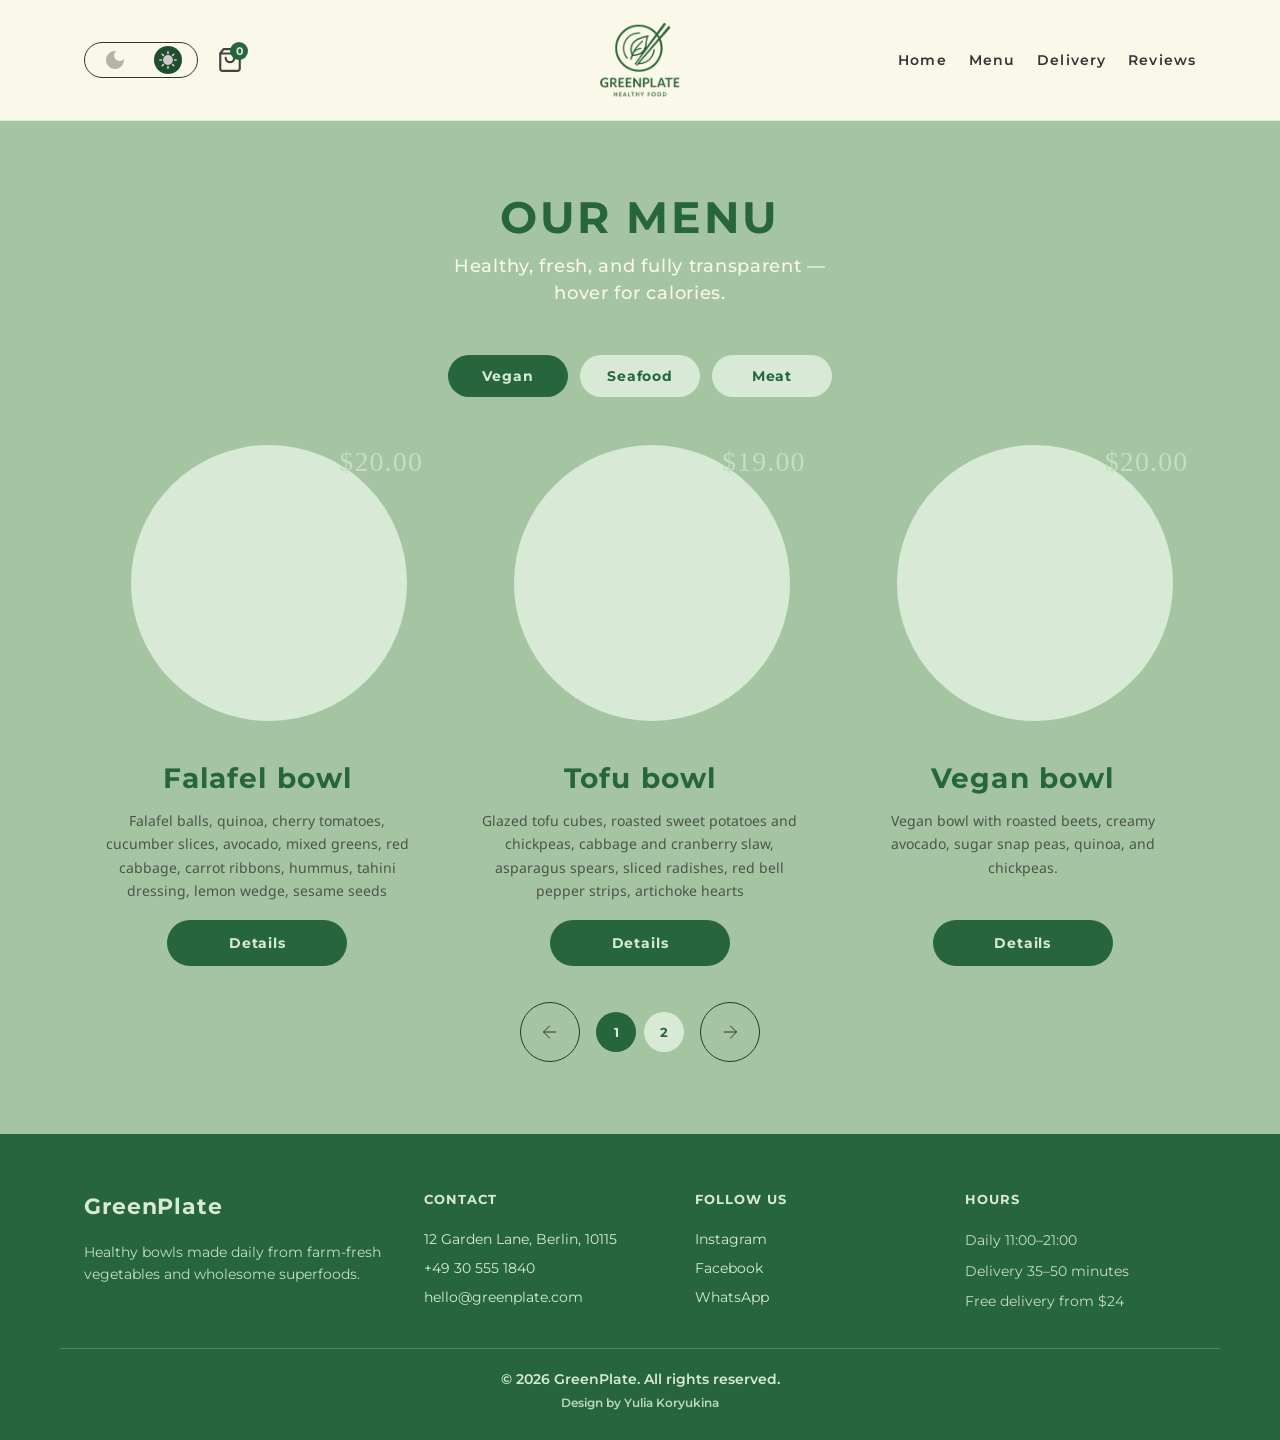
==== commit 7d2be663: "fix: modal in index.html" ====
--- a/Menu.html
+++ b/Menu.html
@@ -64,10 +64,11 @@
                 <button class="menu_cat" type="button">Meat</button>
             </div>
             <div class="menu"></div>
-            <div class="pagination pagination--menu">
+            <div class="pagination pagination--menu is-hidden">
                 <button class="pagination_btn pagination_prev" type="button" aria-label="Previous">
                     <img src="img/button-icon-dark.svg" alt="" class="pagination_icon pagination_icon--left">
                 </button>
+                <div class="pagination_nums"></div>
                 <button class="pagination_btn pagination_next" type="button" aria-label="Next">
                     <img src="img/button-icon-dark.svg" alt="" class="pagination_icon">
                 </button>
--- a/style.css
+++ b/style.css
@@ -564,7 +564,7 @@
   font-weight: 700;
   font-size: 0.875rem;
   letter-spacing: 0.06em;
-  cursor: default;
+  cursor: pointer;
 }
 
 .menu_cat.is-active {
@@ -632,6 +632,33 @@
   margin-top: 36px;
 }
 
+.pagination--menu.is-hidden {
+  display: none;
+}
+
+.pagination_nums {
+  display: flex;
+  align-items: center;
+  gap: 8px;
+}
+
+.pagination_num {
+  min-width: 40px;
+  height: 40px;
+  padding: 0 10px;
+  border: none;
+  border-radius: 50%;
+  background: var(--mint);
+  color: var(--green);
+  font-weight: 700;
+  cursor: pointer;
+}
+
+.pagination_num.is-active {
+  background: var(--green);
+  color: var(--mint);
+}
+
 .menu {
   display: grid;
   grid-template-columns: repeat(3, minmax(0, 1fr));
@@ -646,6 +673,7 @@
   display: flex;
   flex-direction: column;
   align-items: center;
+  cursor: pointer;
 }
 
 .menu_visual {
@@ -841,6 +869,10 @@
   font-family: var(--font-script);
   font-size: 2rem;
   color: var(--green);
+}
+
+body.dark .modal {
+  background: rgba(0, 0, 0, 0.55);
 }
 
 body.dark .modal_title,
@@ -1302,6 +1334,19 @@
     max-width: 300px;
   }
 
+  .modal {
+    padding: 12px;
+  }
+
+  .modal_box {
+    padding: 32px 16px 20px;
+  }
+
+  .modal_img {
+    width: 140px;
+    height: 140px;
+  }
+
   .footer_inner {
     grid-template-columns: 1fr;
     gap: 28px;
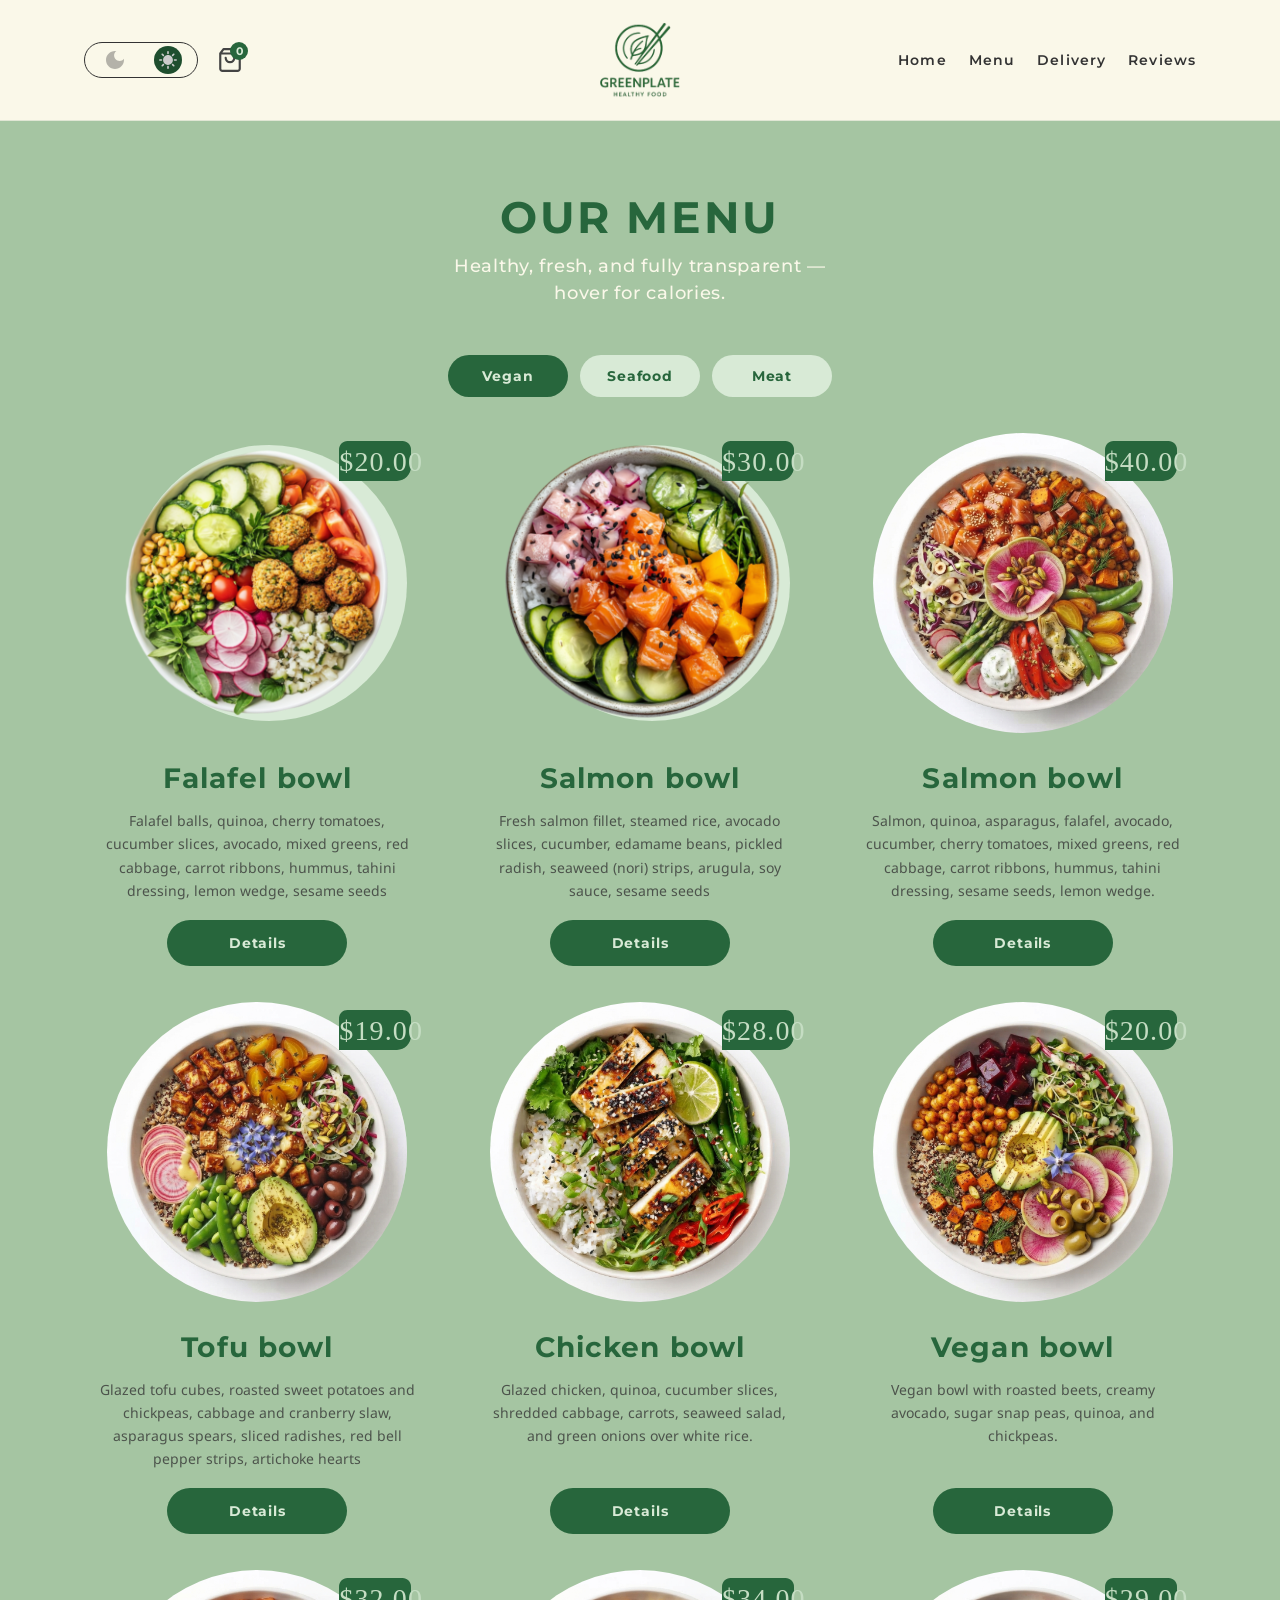
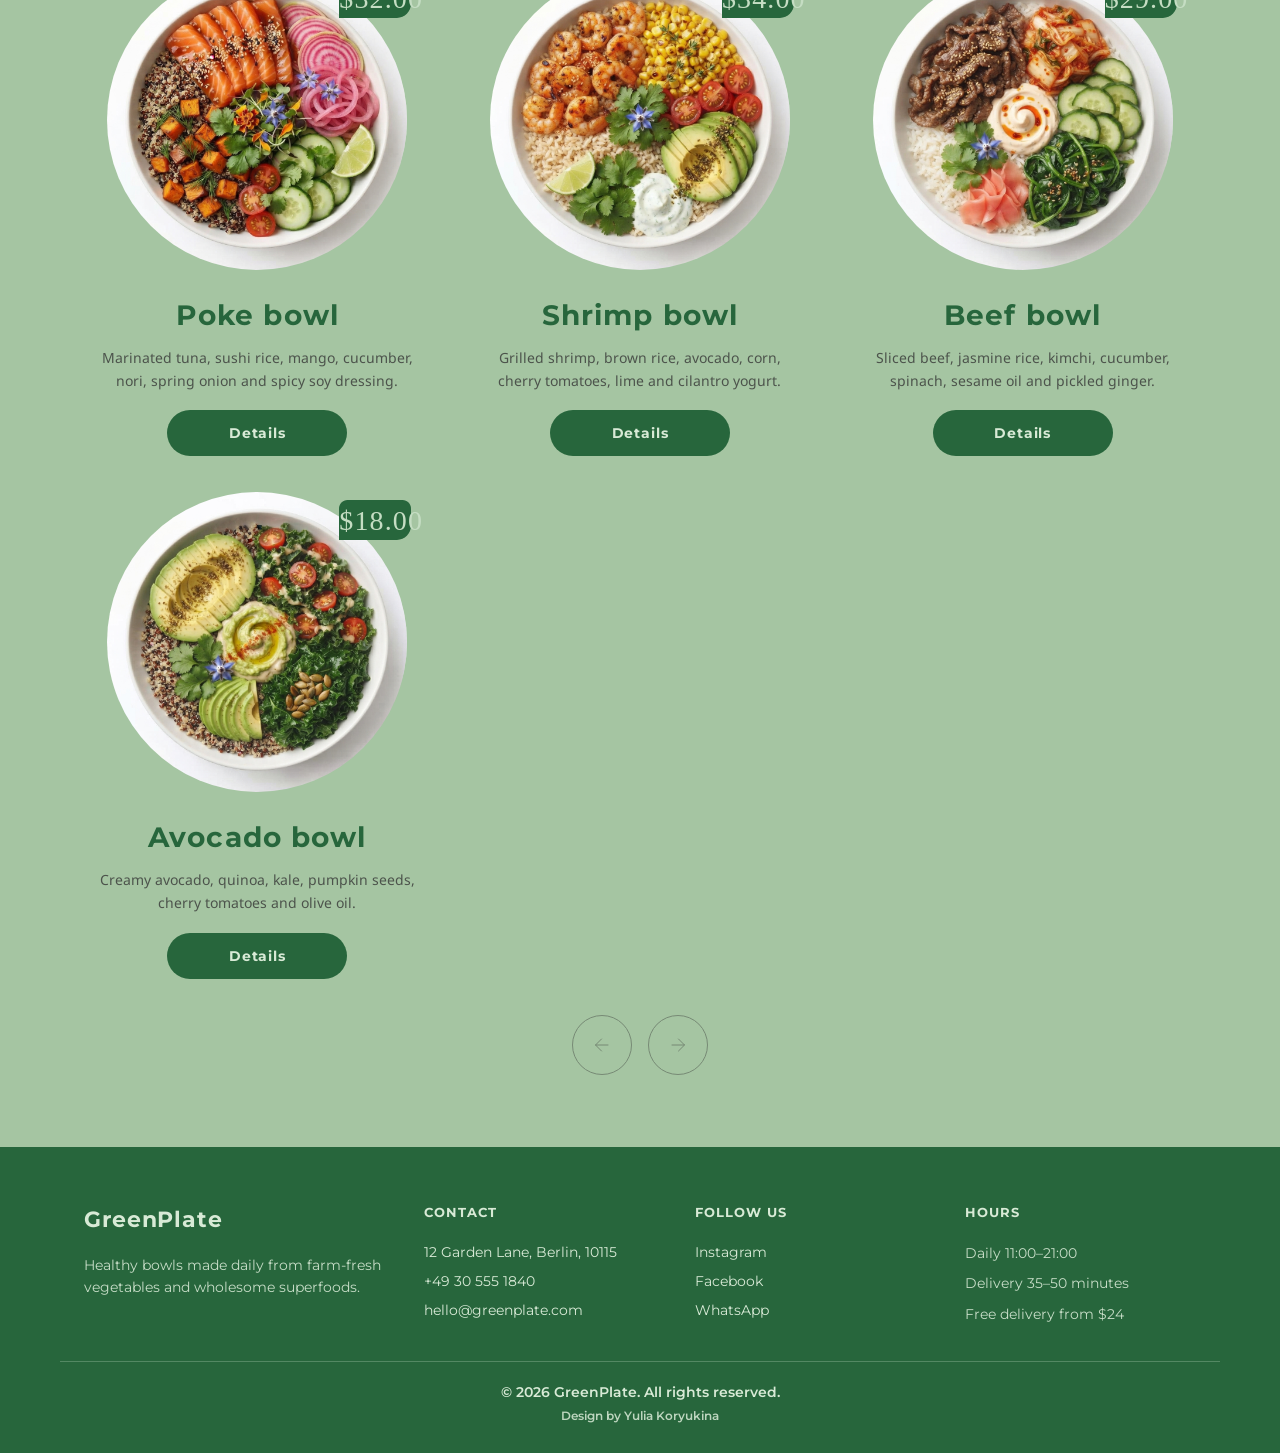
==== commit 3ec763ca: "Merge pull request #1 from YuliaKoryukina/landing-page Green Plate" ====
--- a/Menu.html
+++ b/Menu.html
@@ -38,7 +38,7 @@
                     <img class="logo" src="img/logo.svg" alt="GreenPlate">
                 </a>
             </div>
-            <nav class="navigation" id="site-nav">
+            <nav class="navigation">
                 <ul>
                     <li><a href="index.html#home">Home</a></li>
                     <li><a href="#menu">Menu</a></li>
@@ -46,7 +46,7 @@
                     <li><a href="index.html#reviews">Reviews</a></li>
                 </ul>
             </nav>
-            <button class="burger" type="button" aria-label="Open menu" aria-expanded="false" aria-controls="site-nav">
+            <button class="burger" type="button" aria-label="Open menu">
                 <span></span>
                 <span></span>
                 <span></span>
@@ -63,12 +63,205 @@
                 <button class="menu_cat" type="button">Seafood</button>
                 <button class="menu_cat" type="button">Meat</button>
             </div>
-            <div class="menu"></div>
-            <div class="pagination pagination--menu is-hidden">
+            <div class="menu">
+                <article class="menu_card">
+                    <div class="menu_visual">
+                        <img class="menu_pic" src="img/falavel.svg" alt="Falafel bowl">
+                        <div class="price-tag">
+                            <img src="img/price.svg" alt="" class="price-tag-bg">
+                            <p class="price">$20.00</p>
+                        </div>
+                        <div class="calories-overlay">
+                            <span class="calories-text">340 kcal</span>
+                        </div>
+                    </div>
+                    <div class="menu_h1">
+                        <h2 class="menu_text-h1">Falafel bowl</h2>
+                        <p class="text_menu-p">
+                            Falafel balls, quinoa, cherry tomatoes, cucumber slices, avocado, mixed greens, red cabbage,
+                            carrot ribbons, hummus, tahini dressing, lemon wedge, sesame seeds
+                        </p>
+                        <button class="menu_button" type="button">Details</button>
+                    </div>
+                </article>
+                <article class="menu_card">
+                    <div class="menu_visual">
+                        <img class="menu_pic" src="img/salmon.svg" alt="Salmon bowl">
+                        <div class="price-tag">
+                            <img src="img/price.svg" alt="" class="price-tag-bg">
+                            <p class="price">$30.00</p>
+                        </div>
+                        <div class="calories-overlay">
+                            <span class="calories-text">420 kcal</span>
+                        </div>
+                    </div>
+                    <div class="menu_h1">
+                        <h2 class="menu_text-h1">Salmon bowl</h2>
+                        <p class="text_menu-p">
+                            Fresh salmon fillet, steamed rice, avocado slices, cucumber,
+                            edamame beans, pickled radish, seaweed (nori) strips, arugula,
+                            soy sauce, sesame seeds
+                        </p>
+                        <button class="menu_button" type="button">Details</button>
+                    </div>
+                </article>
+                <article class="menu_card">
+                    <div class="menu_visual">
+                        <img class="menu_pic" src="img/4.jpeg" alt="Falafel bowl">
+                        <div class="price-tag">
+                            <img src="img/price.svg" alt="" class="price-tag-bg">
+                            <p class="price">$40.00</p>
+                        </div>
+                        <div class="calories-overlay">
+                            <span class="calories-text">400 kcal</span>
+                        </div>
+                    </div>
+                    <div class="menu_h1">
+                        <h2 class="menu_text-h1">Salmon bowl</h2>
+                        <p class="text_menu-p">
+                            Salmon, quinoa, asparagus, falafel, avocado, cucumber, cherry tomatoes, mixed greens, red cabbage, carrot ribbons, hummus, tahini dressing, sesame seeds, lemon wedge.
+                        </p>
+                        <button class="menu_button" type="button">Details</button>
+                    </div>
+                </article>
+                <article class="menu_card">
+                    <div class="menu_visual">
+                        <img class="menu_pic" src="img/3.jpeg" alt="Falafel bowl">
+                        <div class="price-tag">
+                            <img src="img/price.svg" alt="" class="price-tag-bg">
+                            <p class="price">$19.00</p>
+                        </div>
+                        <div class="calories-overlay">
+                            <span class="calories-text">300 kcal</span>
+                        </div>
+                    </div>
+                    <div class="menu_h1">
+                        <h2 class="menu_text-h1">Tofu bowl</h2>
+                        <p class="text_menu-p">
+                            Glazed tofu cubes, roasted sweet potatoes and chickpeas, cabbage and cranberry slaw, asparagus spears, sliced radishes, red bell pepper strips, artichoke hearts
+                        </p>
+                        <button class="menu_button" type="button">Details</button>
+                    </div>
+                </article>
+                <article class="menu_card">
+                    <div class="menu_visual">
+                        <img class="menu_pic" src="img/1.jpeg" alt="Falafel bowl">
+                        <div class="price-tag">
+                            <img src="img/price.svg" alt="" class="price-tag-bg">
+                            <p class="price">$28.00</p>
+                        </div>
+                        <div class="calories-overlay">
+                            <span class="calories-text">370 kcal</span>
+                        </div>
+                    </div>
+                    <div class="menu_h1">
+                        <h2 class="menu_text-h1">Chicken bowl</h2>
+                        <p class="text_menu-p">
+                            Glazed chicken, quinoa, cucumber slices, shredded cabbage, carrots, seaweed salad, and green onions over white rice.
+                        </p>
+                        <button class="menu_button" type="button">Details</button>
+                    </div>
+                </article>
+                <article class="menu_card">
+                    <div class="menu_visual">
+                        <img class="menu_pic" src="img/2.jpeg" alt="Falafel bowl">
+                        <div class="price-tag">
+                            <img src="img/price.svg" alt="" class="price-tag-bg">
+                            <p class="price">$20.00</p>
+                        </div>
+                        <div class="calories-overlay">
+                            <span class="calories-text">250 kcal</span>
+                        </div>
+                    </div>
+                    <div class="menu_h1">
+                        <h2 class="menu_text-h1">Vegan bowl</h2>
+                        <p class="text_menu-p">
+                            Vegan bowl with roasted beets, creamy avocado, sugar snap peas, quinoa, and chickpeas.
+                        </p>
+                        <button class="menu_button" type="button">Details</button>
+                    </div>
+                </article>
+                <article class="menu_card">
+                    <div class="menu_visual">
+                        <img class="menu_pic" src="img/poke.jpeg" alt="Poke bowl">
+                        <div class="price-tag">
+                            <img src="img/price.svg" alt="" class="price-tag-bg">
+                            <p class="price">$32.00</p>
+                        </div>
+                        <div class="calories-overlay">
+                            <span class="calories-text">390 kcal</span>
+                        </div>
+                    </div>
+                    <div class="menu_h1">
+                        <h2 class="menu_text-h1">Poke bowl</h2>
+                        <p class="text_menu-p">
+                            Marinated tuna, sushi rice, mango, cucumber, nori, spring onion and spicy soy dressing.
+                        </p>
+                        <button class="menu_button" type="button">Details</button>
+                    </div>
+                </article>
+                <article class="menu_card">
+                    <div class="menu_visual">
+                        <img class="menu_pic" src="img/shrimp.jpeg" alt="Shrimp bowl">
+                        <div class="price-tag">
+                            <img src="img/price.svg" alt="" class="price-tag-bg">
+                            <p class="price">$34.00</p>
+                        </div>
+                        <div class="calories-overlay">
+                            <span class="calories-text">410 kcal</span>
+                        </div>
+                    </div>
+                    <div class="menu_h1">
+                        <h2 class="menu_text-h1">Shrimp bowl</h2>
+                        <p class="text_menu-p">
+                            Grilled shrimp, brown rice, avocado, corn, cherry tomatoes, lime and cilantro yogurt.
+                        </p>
+                        <button class="menu_button" type="button">Details</button>
+                    </div>
+                </article>
+                <article class="menu_card">
+                    <div class="menu_visual">
+                        <img class="menu_pic" src="img/beef.jpeg" alt="Beef bowl">
+                        <div class="price-tag">
+                            <img src="img/price.svg" alt="" class="price-tag-bg">
+                            <p class="price">$29.00</p>
+                        </div>
+                        <div class="calories-overlay">
+                            <span class="calories-text">450 kcal</span>
+                        </div>
+                    </div>
+                    <div class="menu_h1">
+                        <h2 class="menu_text-h1">Beef bowl</h2>
+                        <p class="text_menu-p">
+                            Sliced beef, jasmine rice, kimchi, cucumber, spinach, sesame oil and pickled ginger.
+                        </p>
+                        <button class="menu_button" type="button">Details</button>
+                    </div>
+                </article>
+                <article class="menu_card">
+                    <div class="menu_visual">
+                        <img class="menu_pic" src="img/avocado.jpeg" alt="Avocado bowl">
+                        <div class="price-tag">
+                            <img src="img/price.svg" alt="" class="price-tag-bg">
+                            <p class="price">$18.00</p>
+                        </div>
+                        <div class="calories-overlay">
+                            <span class="calories-text">280 kcal</span>
+                        </div>
+                    </div>
+                    <div class="menu_h1">
+                        <h2 class="menu_text-h1">Avocado bowl</h2>
+                        <p class="text_menu-p">
+                            Creamy avocado, quinoa, kale, pumpkin seeds, cherry tomatoes and olive oil.
+                        </p>
+                        <button class="menu_button" type="button">Details</button>
+                    </div>
+                </article>
+            </div>
+            <div class="pagination pagination--menu">
                 <button class="pagination_btn pagination_prev" type="button" aria-label="Previous">
                     <img src="img/button-icon-dark.svg" alt="" class="pagination_icon pagination_icon--left">
                 </button>
-                <div class="pagination_nums"></div>
                 <button class="pagination_btn pagination_next" type="button" aria-label="Next">
                     <img src="img/button-icon-dark.svg" alt="" class="pagination_icon">
                 </button>
@@ -106,17 +299,6 @@
             <p class="footer_design">Design by Yulia Koryukina</p>
         </div>
     </footer>
-    <div class="modal">
-        <div class="modal_box">
-            <button class="modal_close" type="button" aria-label="Close">×</button>
-            <img class="modal_img" alt="">
-            <p class="modal_kcal"></p>
-            <h2 class="modal_title"></h2>
-            <p class="modal_text"></p>
-            <p class="modal_price"></p>
-        </div>
-    </div>
-    <script src="data.js"></script>
     <script src="index.js"></script>
 </body>
 </html>
--- a/style.css
+++ b/style.css
@@ -182,7 +182,7 @@
   padding: 9px 7px;
   border: none;
   background: none;
-  cursor: pointer;
+  cursor: default;
   flex-direction: column;
   justify-content: space-between;
   justify-self: end;
@@ -194,18 +194,6 @@
   width: 100%;
   background: var(--ink);
   border-radius: 2px;
-  transform-origin: center;
-  transition: transform 0.3s ease, opacity 0.3s ease;
-}
-
-body.menu-open,
-body.modal-open {
-  overflow: hidden;
-}
-
-html:has(body.menu-open),
-html:has(body.modal-open) {
-  overflow: hidden;
 }
 
 .navigation ul {
@@ -564,7 +552,7 @@
   font-weight: 700;
   font-size: 0.875rem;
   letter-spacing: 0.06em;
-  cursor: pointer;
+  cursor: default;
 }
 
 .menu_cat.is-active {
@@ -581,23 +569,6 @@
 .pagination .menu {
   flex: 1;
   min-width: 0;
-  overflow: hidden;
-  display: block;
-}
-
-.menu_track {
-  display: flex;
-  width: 100%;
-  transition: transform 0.4s ease;
-}
-
-.menu_track .menu_card {
-  flex: 0 0 100%;
-  max-width: 100%;
-}
-
-.menu_track .menu_h1 {
-  max-width: 320px;
 }
 
 .pagination_btn {
@@ -608,13 +579,13 @@
   border: none;
   background: none;
   cursor: pointer;
-  opacity: 1;
+  opacity: 0.4;
   transition: opacity 0.2s ease;
 }
 
 .pagination_btn:hover,
 .pagination_btn:focus-visible {
-  opacity: 0.7;
+  opacity: 1;
 }
 
 .pagination_icon {
@@ -630,33 +601,6 @@
 .pagination--menu {
   justify-content: center;
   margin-top: 36px;
-}
-
-.pagination--menu.is-hidden {
-  display: none;
-}
-
-.pagination_nums {
-  display: flex;
-  align-items: center;
-  gap: 8px;
-}
-
-.pagination_num {
-  min-width: 40px;
-  height: 40px;
-  padding: 0 10px;
-  border: none;
-  border-radius: 50%;
-  background: var(--mint);
-  color: var(--green);
-  font-weight: 700;
-  cursor: pointer;
-}
-
-.pagination_num.is-active {
-  background: var(--green);
-  color: var(--mint);
 }
 
 .menu {
@@ -673,7 +617,6 @@
   display: flex;
   flex-direction: column;
   align-items: center;
-  cursor: pointer;
 }
 
 .menu_visual {
@@ -799,88 +742,6 @@
   opacity: 1;
 }
 
-.modal {
-  display: none;
-  position: fixed;
-  inset: 0;
-  z-index: 80;
-  align-items: center;
-  justify-content: center;
-  padding: 24px;
-  background: rgba(51, 51, 51, 0.45);
-}
-
-.modal.is-open {
-  display: flex;
-}
-
-.modal_box {
-  position: relative;
-  width: min(100%, 440px);
-  max-height: 90vh;
-  overflow: auto;
-  padding: 36px 28px 28px;
-  background: var(--cream);
-  border-radius: var(--radius);
-  text-align: center;
-}
-
-.modal_close {
-  position: absolute;
-  top: 12px;
-  right: 16px;
-  border: none;
-  background: none;
-  color: var(--ink);
-  font-size: 1.75rem;
-  line-height: 1;
-  cursor: pointer;
-}
-
-.modal_img {
-  width: 180px;
-  height: 180px;
-  margin: 0 auto 16px;
-  border-radius: 50%;
-  object-fit: cover;
-}
-
-.modal_kcal {
-  color: var(--green);
-  font-weight: 700;
-  margin-bottom: 8px;
-}
-
-.modal_title {
-  font-size: var(--text-xl);
-  color: var(--green);
-  margin-bottom: 12px;
-}
-
-.modal_text {
-  color: var(--ink-soft);
-  font-family: var(--font-body);
-  font-size: var(--text-sm);
-  line-height: 1.65;
-  margin-bottom: 16px;
-}
-
-.modal_price {
-  font-family: var(--font-script);
-  font-size: 2rem;
-  color: var(--green);
-}
-
-body.dark .modal {
-  background: rgba(0, 0, 0, 0.55);
-}
-
-body.dark .modal_title,
-body.dark .modal_kcal,
-body.dark .modal_price {
-  color: var(--mint-text);
-}
-
 /* Delivery */
 
 .section_delivery {
@@ -1227,68 +1088,12 @@
     padding: 10px var(--space);
   }
 
-  body.menu-open::before {
-    content: "";
-    position: fixed;
-    inset: 0;
-    z-index: 49;
-    background: var(--cream);
-  }
-
-  .header_inner .navigation {
-    position: fixed;
-    inset: 0;
-    z-index: 45;
-    display: flex;
-    align-items: center;
-    justify-content: center;
-    justify-self: stretch;
-    width: 100vw;
-    min-width: 100vw;
-    min-height: 100vh;
-    margin: 0;
-    background: none;
-    visibility: hidden;
-    opacity: 0;
-    pointer-events: none;
-    transform: translateY(-12px);
-    transition: opacity 0.3s ease, transform 0.3s ease, visibility 0.3s ease;
-  }
-
-  body.menu-open .navigation {
-    visibility: visible;
-    opacity: 1;
-    pointer-events: auto;
-    transform: none;
-  }
-
-  .navigation ul {
-    flex-direction: column;
-    align-items: center;
-    gap: 28px;
-  }
-
-  .navigation a {
-    font-size: 1.25rem;
-    letter-spacing: 0.12em;
+  .navigation {
+    display: none;
   }
 
   .burger {
     display: flex;
-    position: relative;
-    z-index: 51;
-  }
-
-  body.menu-open .burger span:nth-child(1) {
-    transform: translateY(10px) rotate(45deg);
-  }
-
-  body.menu-open .burger span:nth-child(2) {
-    opacity: 0;
-  }
-
-  body.menu-open .burger span:nth-child(3) {
-    transform: translateY(-10px) rotate(-45deg);
   }
 }
 
@@ -1332,19 +1137,6 @@
 
   .menu_card {
     max-width: 300px;
-  }
-
-  .modal {
-    padding: 12px;
-  }
-
-  .modal_box {
-    padding: 32px 16px 20px;
-  }
-
-  .modal_img {
-    width: 140px;
-    height: 140px;
   }
 
   .footer_inner {
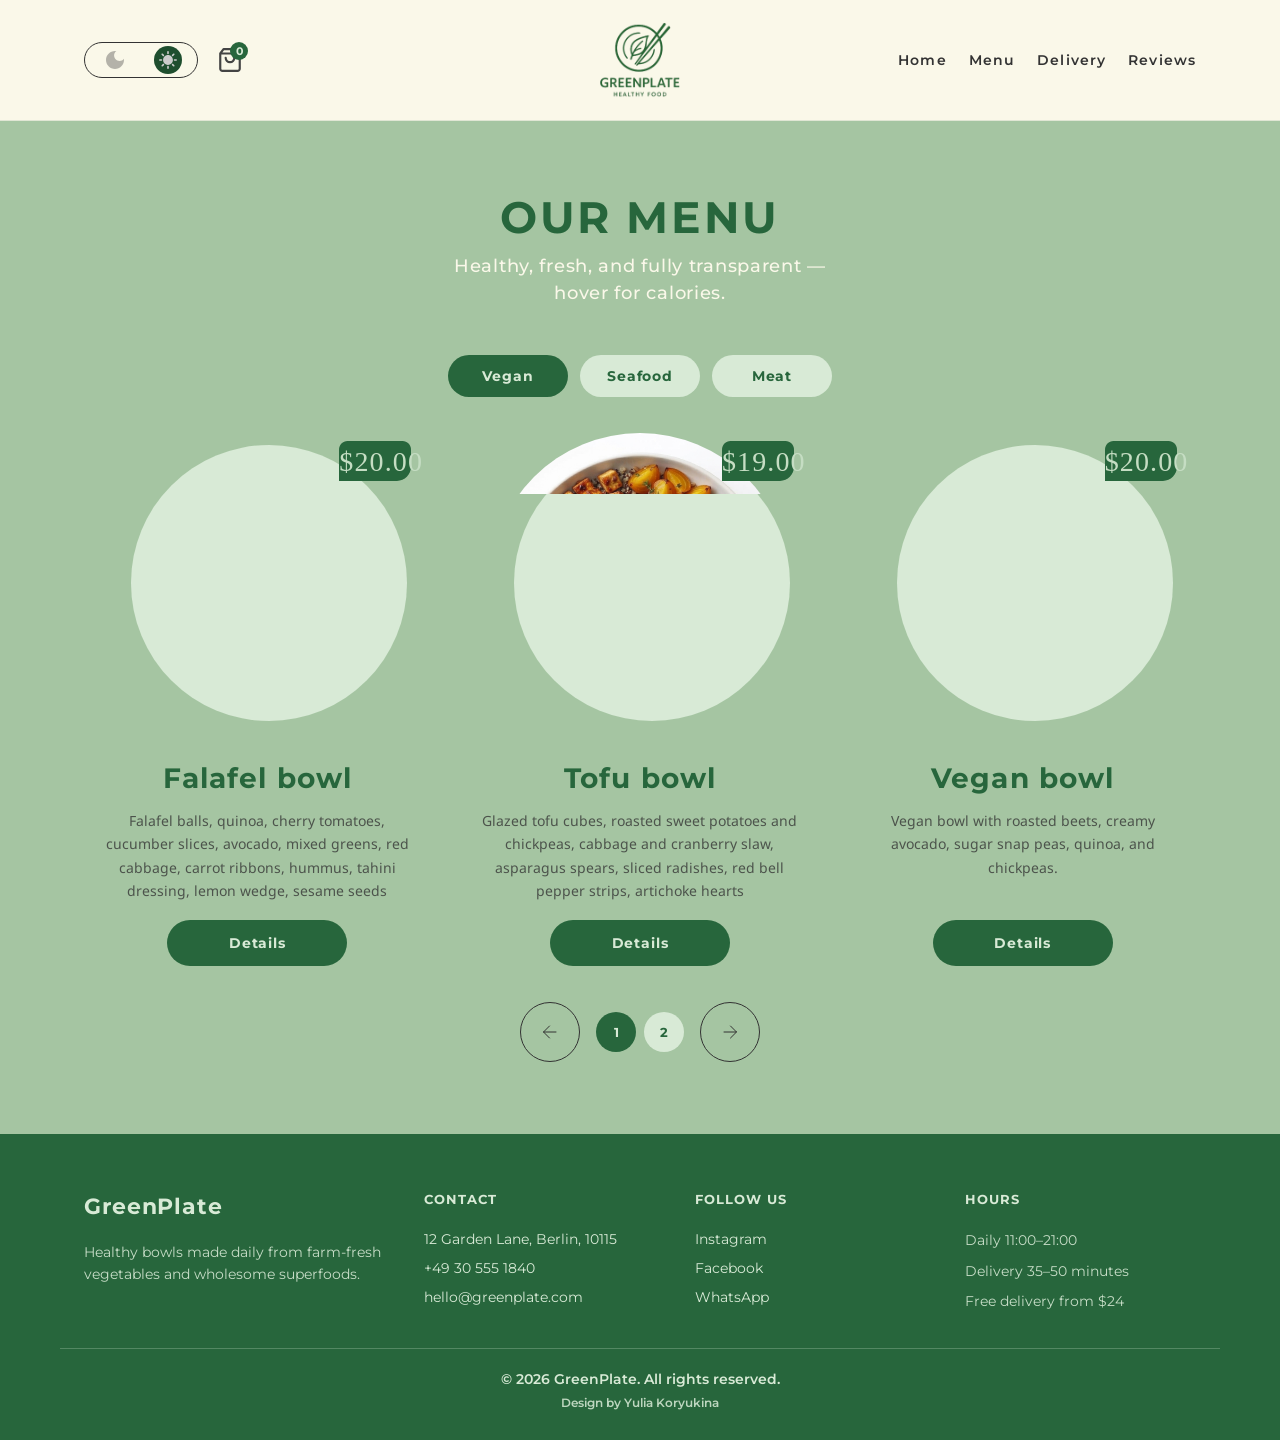
==== commit 9a3a3252: "Merge pull request #2 from YuliaKoryukina/landing-page-part-2 Landing page part 2" ====
--- a/Menu.html
+++ b/Menu.html
@@ -38,7 +38,7 @@
                     <img class="logo" src="img/logo.svg" alt="GreenPlate">
                 </a>
             </div>
-            <nav class="navigation">
+            <nav class="navigation" id="site-nav">
                 <ul>
                     <li><a href="index.html#home">Home</a></li>
                     <li><a href="#menu">Menu</a></li>
@@ -46,7 +46,7 @@
                     <li><a href="index.html#reviews">Reviews</a></li>
                 </ul>
             </nav>
-            <button class="burger" type="button" aria-label="Open menu">
+            <button class="burger" type="button" aria-label="Open menu" aria-expanded="false" aria-controls="site-nav">
                 <span></span>
                 <span></span>
                 <span></span>
@@ -63,205 +63,12 @@
                 <button class="menu_cat" type="button">Seafood</button>
                 <button class="menu_cat" type="button">Meat</button>
             </div>
-            <div class="menu">
-                <article class="menu_card">
-                    <div class="menu_visual">
-                        <img class="menu_pic" src="img/falavel.svg" alt="Falafel bowl">
-                        <div class="price-tag">
-                            <img src="img/price.svg" alt="" class="price-tag-bg">
-                            <p class="price">$20.00</p>
-                        </div>
-                        <div class="calories-overlay">
-                            <span class="calories-text">340 kcal</span>
-                        </div>
-                    </div>
-                    <div class="menu_h1">
-                        <h2 class="menu_text-h1">Falafel bowl</h2>
-                        <p class="text_menu-p">
-                            Falafel balls, quinoa, cherry tomatoes, cucumber slices, avocado, mixed greens, red cabbage,
-                            carrot ribbons, hummus, tahini dressing, lemon wedge, sesame seeds
-                        </p>
-                        <button class="menu_button" type="button">Details</button>
-                    </div>
-                </article>
-                <article class="menu_card">
-                    <div class="menu_visual">
-                        <img class="menu_pic" src="img/salmon.svg" alt="Salmon bowl">
-                        <div class="price-tag">
-                            <img src="img/price.svg" alt="" class="price-tag-bg">
-                            <p class="price">$30.00</p>
-                        </div>
-                        <div class="calories-overlay">
-                            <span class="calories-text">420 kcal</span>
-                        </div>
-                    </div>
-                    <div class="menu_h1">
-                        <h2 class="menu_text-h1">Salmon bowl</h2>
-                        <p class="text_menu-p">
-                            Fresh salmon fillet, steamed rice, avocado slices, cucumber,
-                            edamame beans, pickled radish, seaweed (nori) strips, arugula,
-                            soy sauce, sesame seeds
-                        </p>
-                        <button class="menu_button" type="button">Details</button>
-                    </div>
-                </article>
-                <article class="menu_card">
-                    <div class="menu_visual">
-                        <img class="menu_pic" src="img/4.jpeg" alt="Falafel bowl">
-                        <div class="price-tag">
-                            <img src="img/price.svg" alt="" class="price-tag-bg">
-                            <p class="price">$40.00</p>
-                        </div>
-                        <div class="calories-overlay">
-                            <span class="calories-text">400 kcal</span>
-                        </div>
-                    </div>
-                    <div class="menu_h1">
-                        <h2 class="menu_text-h1">Salmon bowl</h2>
-                        <p class="text_menu-p">
-                            Salmon, quinoa, asparagus, falafel, avocado, cucumber, cherry tomatoes, mixed greens, red cabbage, carrot ribbons, hummus, tahini dressing, sesame seeds, lemon wedge.
-                        </p>
-                        <button class="menu_button" type="button">Details</button>
-                    </div>
-                </article>
-                <article class="menu_card">
-                    <div class="menu_visual">
-                        <img class="menu_pic" src="img/3.jpeg" alt="Falafel bowl">
-                        <div class="price-tag">
-                            <img src="img/price.svg" alt="" class="price-tag-bg">
-                            <p class="price">$19.00</p>
-                        </div>
-                        <div class="calories-overlay">
-                            <span class="calories-text">300 kcal</span>
-                        </div>
-                    </div>
-                    <div class="menu_h1">
-                        <h2 class="menu_text-h1">Tofu bowl</h2>
-                        <p class="text_menu-p">
-                            Glazed tofu cubes, roasted sweet potatoes and chickpeas, cabbage and cranberry slaw, asparagus spears, sliced radishes, red bell pepper strips, artichoke hearts
-                        </p>
-                        <button class="menu_button" type="button">Details</button>
-                    </div>
-                </article>
-                <article class="menu_card">
-                    <div class="menu_visual">
-                        <img class="menu_pic" src="img/1.jpeg" alt="Falafel bowl">
-                        <div class="price-tag">
-                            <img src="img/price.svg" alt="" class="price-tag-bg">
-                            <p class="price">$28.00</p>
-                        </div>
-                        <div class="calories-overlay">
-                            <span class="calories-text">370 kcal</span>
-                        </div>
-                    </div>
-                    <div class="menu_h1">
-                        <h2 class="menu_text-h1">Chicken bowl</h2>
-                        <p class="text_menu-p">
-                            Glazed chicken, quinoa, cucumber slices, shredded cabbage, carrots, seaweed salad, and green onions over white rice.
-                        </p>
-                        <button class="menu_button" type="button">Details</button>
-                    </div>
-                </article>
-                <article class="menu_card">
-                    <div class="menu_visual">
-                        <img class="menu_pic" src="img/2.jpeg" alt="Falafel bowl">
-                        <div class="price-tag">
-                            <img src="img/price.svg" alt="" class="price-tag-bg">
-                            <p class="price">$20.00</p>
-                        </div>
-                        <div class="calories-overlay">
-                            <span class="calories-text">250 kcal</span>
-                        </div>
-                    </div>
-                    <div class="menu_h1">
-                        <h2 class="menu_text-h1">Vegan bowl</h2>
-                        <p class="text_menu-p">
-                            Vegan bowl with roasted beets, creamy avocado, sugar snap peas, quinoa, and chickpeas.
-                        </p>
-                        <button class="menu_button" type="button">Details</button>
-                    </div>
-                </article>
-                <article class="menu_card">
-                    <div class="menu_visual">
-                        <img class="menu_pic" src="img/poke.jpeg" alt="Poke bowl">
-                        <div class="price-tag">
-                            <img src="img/price.svg" alt="" class="price-tag-bg">
-                            <p class="price">$32.00</p>
-                        </div>
-                        <div class="calories-overlay">
-                            <span class="calories-text">390 kcal</span>
-                        </div>
-                    </div>
-                    <div class="menu_h1">
-                        <h2 class="menu_text-h1">Poke bowl</h2>
-                        <p class="text_menu-p">
-                            Marinated tuna, sushi rice, mango, cucumber, nori, spring onion and spicy soy dressing.
-                        </p>
-                        <button class="menu_button" type="button">Details</button>
-                    </div>
-                </article>
-                <article class="menu_card">
-                    <div class="menu_visual">
-                        <img class="menu_pic" src="img/shrimp.jpeg" alt="Shrimp bowl">
-                        <div class="price-tag">
-                            <img src="img/price.svg" alt="" class="price-tag-bg">
-                            <p class="price">$34.00</p>
-                        </div>
-                        <div class="calories-overlay">
-                            <span class="calories-text">410 kcal</span>
-                        </div>
-                    </div>
-                    <div class="menu_h1">
-                        <h2 class="menu_text-h1">Shrimp bowl</h2>
-                        <p class="text_menu-p">
-                            Grilled shrimp, brown rice, avocado, corn, cherry tomatoes, lime and cilantro yogurt.
-                        </p>
-                        <button class="menu_button" type="button">Details</button>
-                    </div>
-                </article>
-                <article class="menu_card">
-                    <div class="menu_visual">
-                        <img class="menu_pic" src="img/beef.jpeg" alt="Beef bowl">
-                        <div class="price-tag">
-                            <img src="img/price.svg" alt="" class="price-tag-bg">
-                            <p class="price">$29.00</p>
-                        </div>
-                        <div class="calories-overlay">
-                            <span class="calories-text">450 kcal</span>
-                        </div>
-                    </div>
-                    <div class="menu_h1">
-                        <h2 class="menu_text-h1">Beef bowl</h2>
-                        <p class="text_menu-p">
-                            Sliced beef, jasmine rice, kimchi, cucumber, spinach, sesame oil and pickled ginger.
-                        </p>
-                        <button class="menu_button" type="button">Details</button>
-                    </div>
-                </article>
-                <article class="menu_card">
-                    <div class="menu_visual">
-                        <img class="menu_pic" src="img/avocado.jpeg" alt="Avocado bowl">
-                        <div class="price-tag">
-                            <img src="img/price.svg" alt="" class="price-tag-bg">
-                            <p class="price">$18.00</p>
-                        </div>
-                        <div class="calories-overlay">
-                            <span class="calories-text">280 kcal</span>
-                        </div>
-                    </div>
-                    <div class="menu_h1">
-                        <h2 class="menu_text-h1">Avocado bowl</h2>
-                        <p class="text_menu-p">
-                            Creamy avocado, quinoa, kale, pumpkin seeds, cherry tomatoes and olive oil.
-                        </p>
-                        <button class="menu_button" type="button">Details</button>
-                    </div>
-                </article>
-            </div>
-            <div class="pagination pagination--menu">
+            <div class="menu"></div>
+            <div class="pagination pagination--menu is-hidden">
                 <button class="pagination_btn pagination_prev" type="button" aria-label="Previous">
                     <img src="img/button-icon-dark.svg" alt="" class="pagination_icon pagination_icon--left">
                 </button>
+                <div class="pagination_nums"></div>
                 <button class="pagination_btn pagination_next" type="button" aria-label="Next">
                     <img src="img/button-icon-dark.svg" alt="" class="pagination_icon">
                 </button>
@@ -299,6 +106,23 @@
             <p class="footer_design">Design by Yulia Koryukina</p>
         </div>
     </footer>
+    <div class="modal">
+        <div class="modal_box">
+            <button class="modal_close" type="button" aria-label="Close">×</button>
+            <img class="modal_img" alt="">
+            <p class="modal_kcal"></p>
+            <h2 class="modal_title"></h2>
+            <p class="modal_text"></p>
+            <div class="modal_options">
+                <p class="modal_label">Size</p>
+                <div class="modal_choices modal_sizes"></div>
+                <p class="modal_label">Topping</p>
+                <div class="modal_choices modal_extras"></div>
+            </div>
+            <p class="modal_price"></p>
+        </div>
+    </div>
+    <script src="data.js"></script>
     <script src="index.js"></script>
 </body>
 </html>
--- a/style.css
+++ b/style.css
@@ -182,7 +182,7 @@
   padding: 9px 7px;
   border: none;
   background: none;
-  cursor: default;
+  cursor: pointer;
   flex-direction: column;
   justify-content: space-between;
   justify-self: end;
@@ -194,6 +194,18 @@
   width: 100%;
   background: var(--ink);
   border-radius: 2px;
+  transform-origin: center;
+  transition: transform 0.3s ease, opacity 0.3s ease;
+}
+
+body.menu-open,
+body.modal-open {
+  overflow: hidden;
+}
+
+html:has(body.menu-open),
+html:has(body.modal-open) {
+  overflow: hidden;
 }
 
 .navigation ul {
@@ -552,7 +564,7 @@
   font-weight: 700;
   font-size: 0.875rem;
   letter-spacing: 0.06em;
-  cursor: default;
+  cursor: pointer;
 }
 
 .menu_cat.is-active {
@@ -569,6 +581,23 @@
 .pagination .menu {
   flex: 1;
   min-width: 0;
+  overflow: hidden;
+  display: block;
+}
+
+.menu_track {
+  display: flex;
+  width: 100%;
+  transition: transform 0.4s ease;
+}
+
+.menu_track .menu_card {
+  flex: 0 0 100%;
+  max-width: 100%;
+}
+
+.menu_track .menu_h1 {
+  max-width: 320px;
 }
 
 .pagination_btn {
@@ -579,13 +608,13 @@
   border: none;
   background: none;
   cursor: pointer;
-  opacity: 0.4;
+  opacity: 1;
   transition: opacity 0.2s ease;
 }
 
 .pagination_btn:hover,
 .pagination_btn:focus-visible {
-  opacity: 1;
+  opacity: 0.7;
 }
 
 .pagination_icon {
@@ -601,6 +630,33 @@
 .pagination--menu {
   justify-content: center;
   margin-top: 36px;
+}
+
+.pagination--menu.is-hidden {
+  display: none;
+}
+
+.pagination_nums {
+  display: flex;
+  align-items: center;
+  gap: 8px;
+}
+
+.pagination_num {
+  min-width: 40px;
+  height: 40px;
+  padding: 0 10px;
+  border: none;
+  border-radius: 50%;
+  background: var(--mint);
+  color: var(--green);
+  font-weight: 700;
+  cursor: pointer;
+}
+
+.pagination_num.is-active {
+  background: var(--green);
+  color: var(--mint);
 }
 
 .menu {
@@ -617,6 +673,7 @@
   display: flex;
   flex-direction: column;
   align-items: center;
+  cursor: pointer;
 }
 
 .menu_visual {
@@ -742,6 +799,127 @@
   opacity: 1;
 }
 
+.modal {
+  display: none;
+  position: fixed;
+  inset: 0;
+  z-index: 80;
+  align-items: center;
+  justify-content: center;
+  padding: 24px;
+  background: rgba(51, 51, 51, 0.45);
+}
+
+.modal.is-open {
+  display: flex;
+}
+
+.modal_box {
+  position: relative;
+  width: min(100%, 440px);
+  max-height: 90vh;
+  overflow: auto;
+  padding: 36px 28px 28px;
+  background: var(--cream);
+  border-radius: var(--radius);
+  text-align: center;
+}
+
+.modal_close {
+  position: absolute;
+  top: 12px;
+  right: 16px;
+  border: none;
+  background: none;
+  color: var(--ink);
+  font-size: 1.75rem;
+  line-height: 1;
+  cursor: pointer;
+}
+
+.modal_img {
+  width: 180px;
+  height: 180px;
+  margin: 0 auto 16px;
+  border-radius: 50%;
+  object-fit: cover;
+}
+
+.modal_kcal {
+  color: var(--green);
+  font-weight: 700;
+  margin-bottom: 8px;
+}
+
+.modal_title {
+  font-size: var(--text-xl);
+  color: var(--green);
+  margin-bottom: 12px;
+}
+
+.modal_text {
+  color: var(--ink-soft);
+  font-family: var(--font-body);
+  font-size: var(--text-sm);
+  line-height: 1.65;
+  margin-bottom: 16px;
+}
+
+.modal_options {
+  margin-bottom: 16px;
+}
+
+.modal_label {
+  font-size: 0.75rem;
+  font-weight: 700;
+  letter-spacing: 0.08em;
+  text-transform: uppercase;
+  color: var(--ink-soft);
+  margin-bottom: 8px;
+}
+
+.modal_choices {
+  display: flex;
+  flex-wrap: wrap;
+  justify-content: center;
+  gap: 8px;
+  margin-bottom: 14px;
+}
+
+.modal_choice {
+  min-width: 88px;
+  height: 38px;
+  padding: 0 14px;
+  border: none;
+  border-radius: var(--radius);
+  background: var(--mint);
+  color: var(--green);
+  font-weight: 700;
+  font-size: 0.8125rem;
+  cursor: pointer;
+}
+
+.modal_choice.is-active {
+  background: var(--green);
+  color: var(--mint);
+}
+
+.modal_price {
+  font-family: var(--font-script);
+  font-size: 2rem;
+  color: var(--green);
+}
+
+body.dark .modal {
+  background: rgba(0, 0, 0, 0.55);
+}
+
+body.dark .modal_title,
+body.dark .modal_kcal,
+body.dark .modal_price {
+  color: var(--mint-text);
+}
+
 /* Delivery */
 
 .section_delivery {
@@ -1088,12 +1266,68 @@
     padding: 10px var(--space);
   }
 
-  .navigation {
-    display: none;
+  body.menu-open::before {
+    content: "";
+    position: fixed;
+    inset: 0;
+    z-index: 49;
+    background: var(--cream);
+  }
+
+  .header_inner .navigation {
+    position: fixed;
+    inset: 0;
+    z-index: 45;
+    display: flex;
+    align-items: center;
+    justify-content: center;
+    justify-self: stretch;
+    width: 100vw;
+    min-width: 100vw;
+    min-height: 100vh;
+    margin: 0;
+    background: none;
+    visibility: hidden;
+    opacity: 0;
+    pointer-events: none;
+    transform: translateY(-12px);
+    transition: opacity 0.3s ease, transform 0.3s ease, visibility 0.3s ease;
+  }
+
+  body.menu-open .navigation {
+    visibility: visible;
+    opacity: 1;
+    pointer-events: auto;
+    transform: none;
+  }
+
+  .navigation ul {
+    flex-direction: column;
+    align-items: center;
+    gap: 28px;
+  }
+
+  .navigation a {
+    font-size: 1.25rem;
+    letter-spacing: 0.12em;
   }
 
   .burger {
     display: flex;
+    position: relative;
+    z-index: 51;
+  }
+
+  body.menu-open .burger span:nth-child(1) {
+    transform: translateY(10px) rotate(45deg);
+  }
+
+  body.menu-open .burger span:nth-child(2) {
+    opacity: 0;
+  }
+
+  body.menu-open .burger span:nth-child(3) {
+    transform: translateY(-10px) rotate(-45deg);
   }
 }
 
@@ -1137,6 +1371,19 @@
 
   .menu_card {
     max-width: 300px;
+  }
+
+  .modal {
+    padding: 12px;
+  }
+
+  .modal_box {
+    padding: 32px 16px 20px;
+  }
+
+  .modal_img {
+    width: 140px;
+    height: 140px;
   }
 
   .footer_inner {
